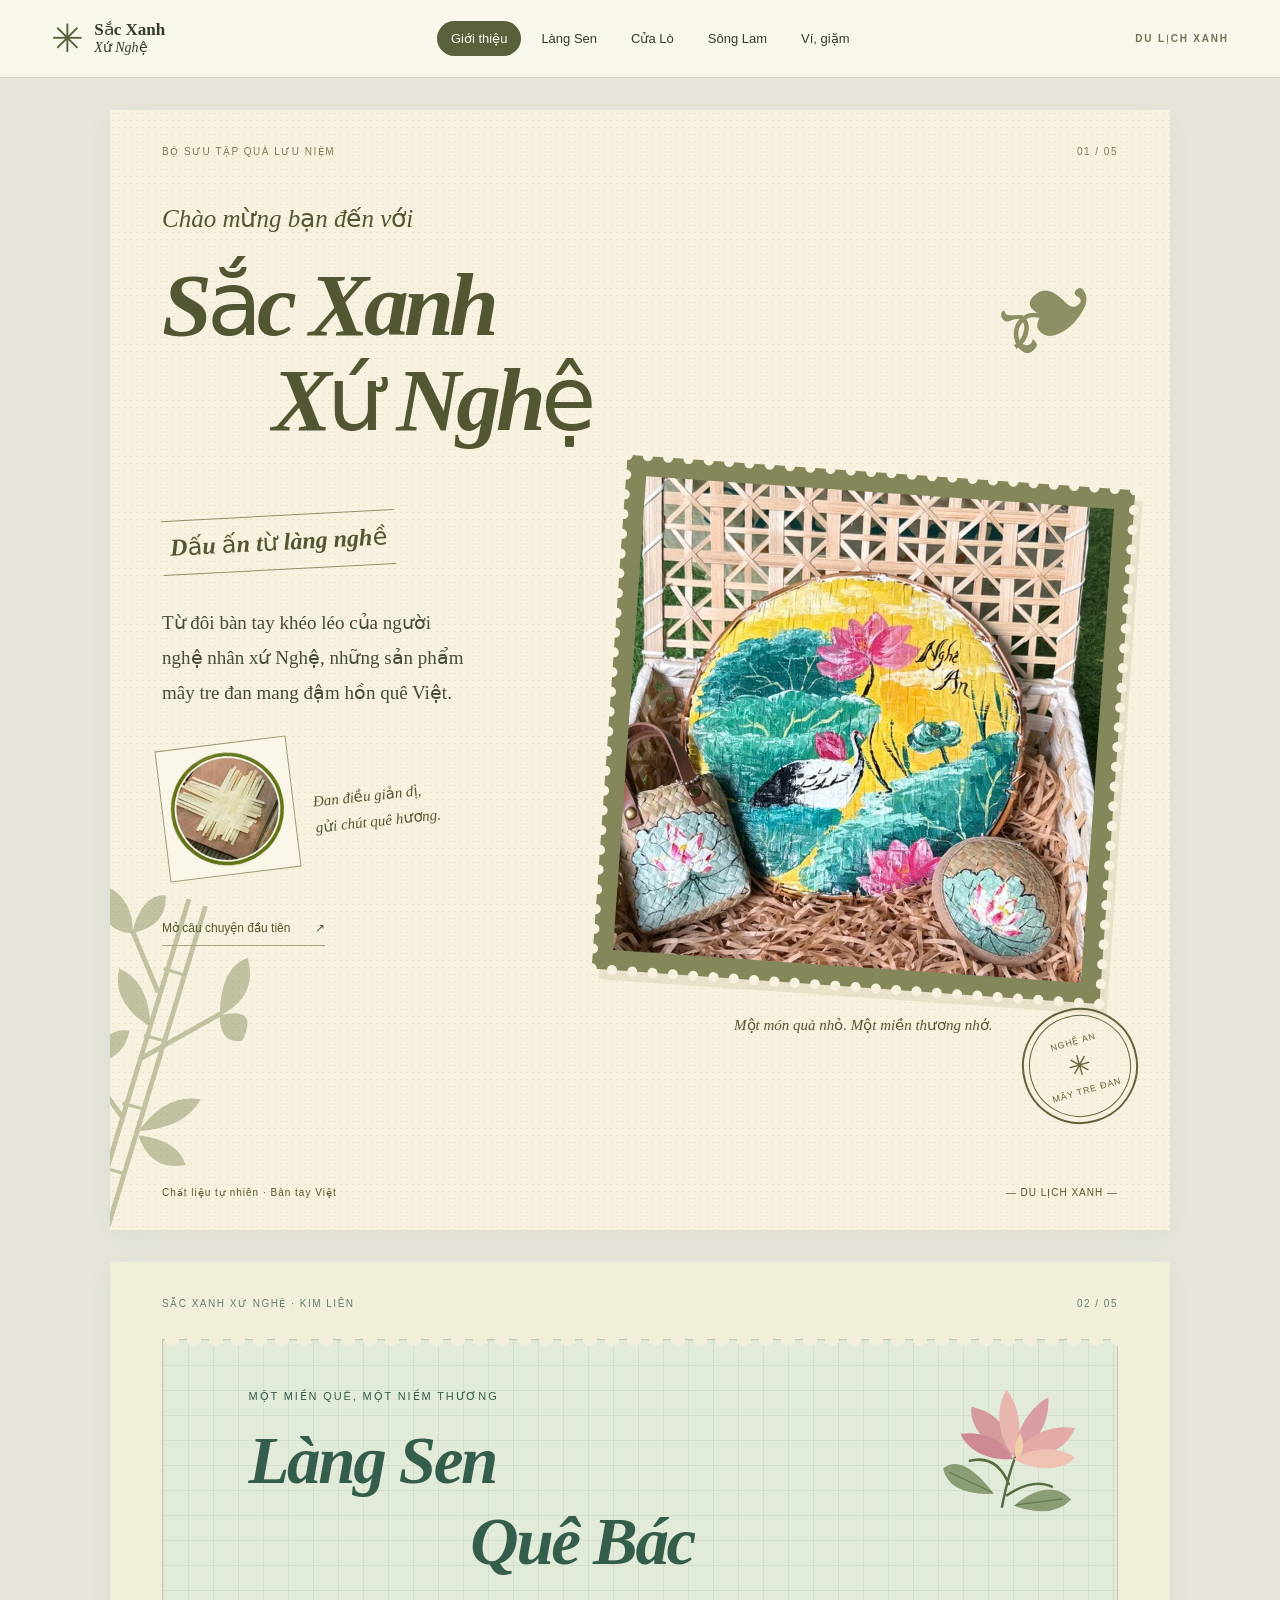
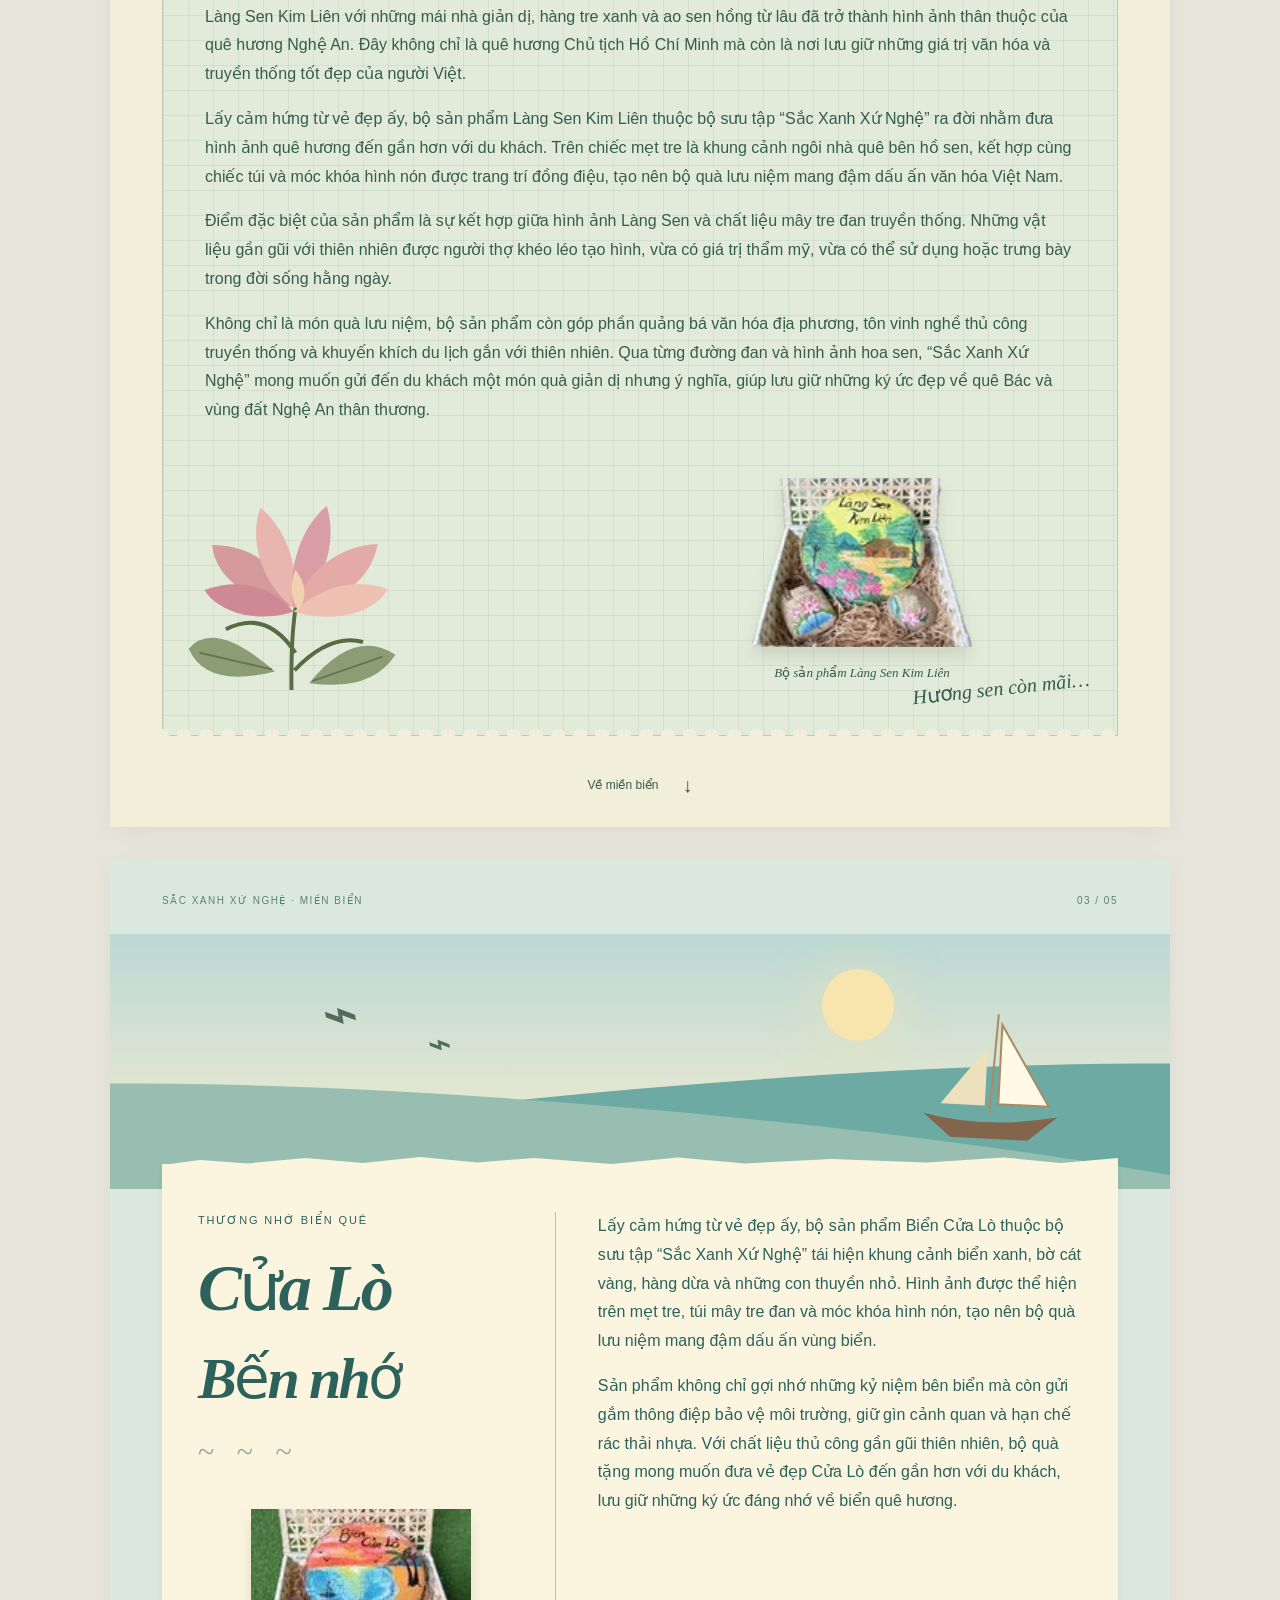
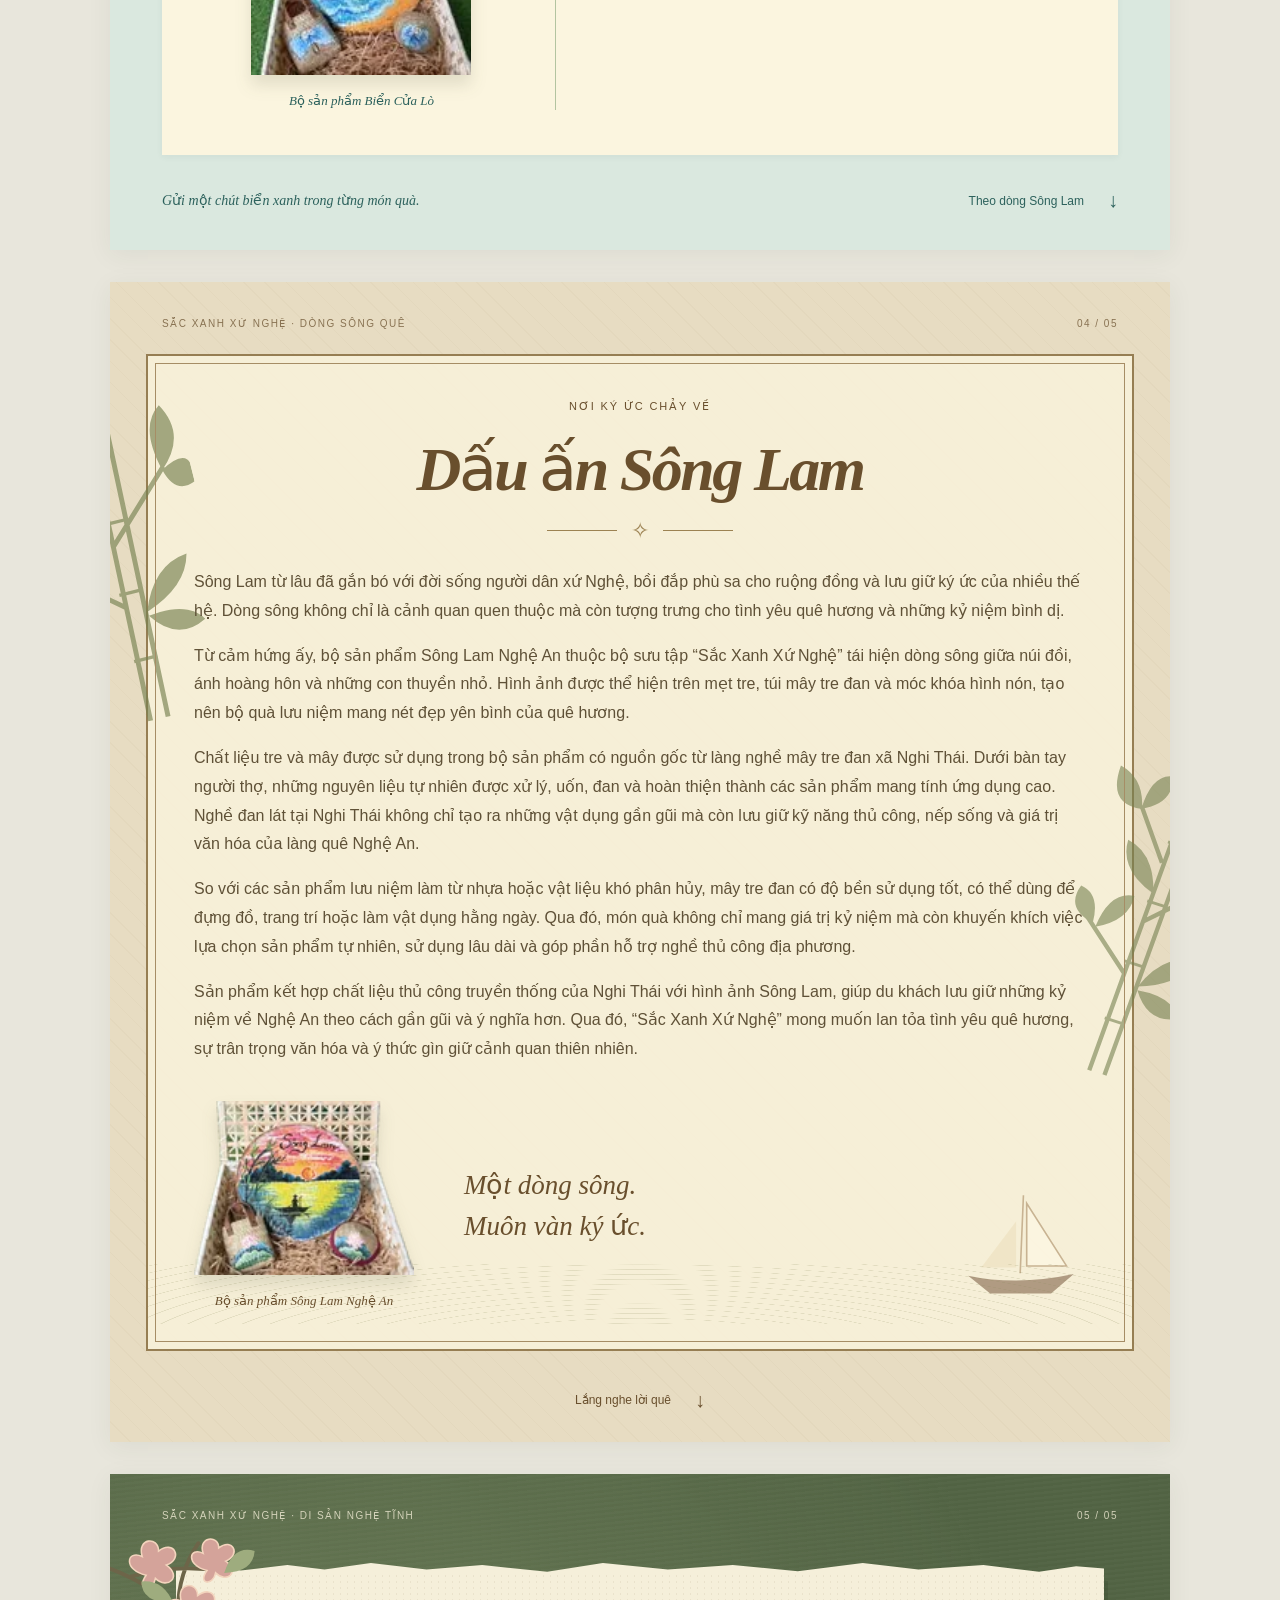
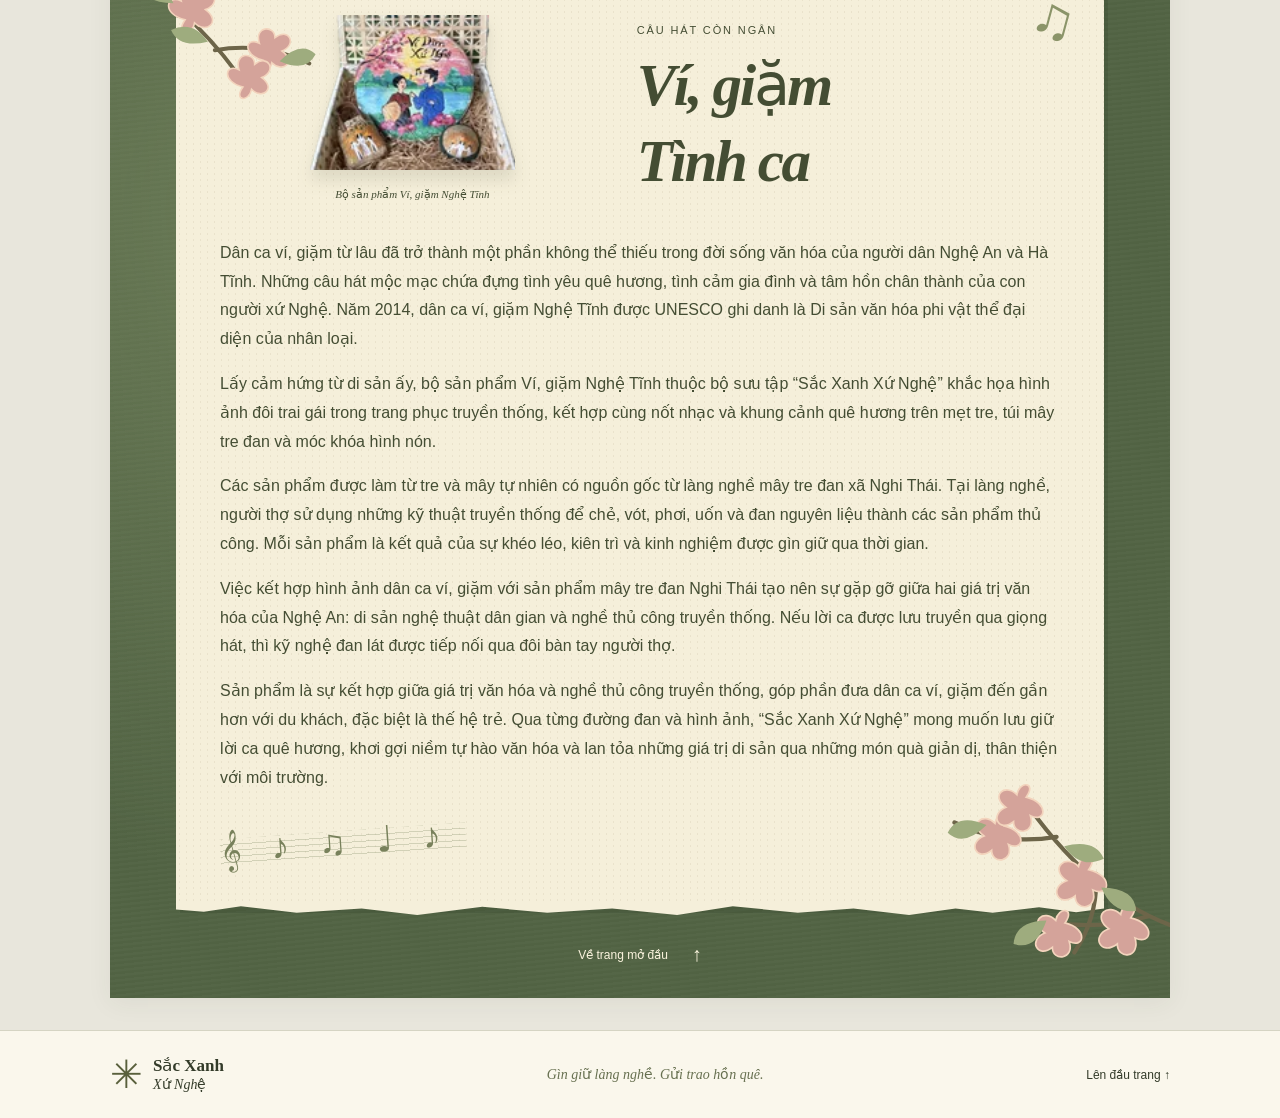
==== qr-landing/index.html @ 9befc4cc "first commit" ====
<!doctype html>
<html lang="vi">
<head>
  <meta charset="utf-8">
  <meta name="viewport" content="width=device-width, initial-scale=1">
  <meta name="description" content="Sắc Xanh Xứ Nghệ — những câu chuyện về Làng Sen, Cửa Lò, Sông Lam và ví, giặm qua bộ sưu tập quà lưu niệm mây tre đan.">
  <meta name="theme-color" content="#f7f2df">
  <title>Sắc Xanh Xứ Nghệ · Du lịch xanh</title>
  <link rel="stylesheet" href="styles.css">
  <script src="script.js" defer></script>
</head>
<body id="dau-trang">
  <a class="skip-link" href="#noi-dung">Đến nội dung</a>

  <svg class="svg-library" xmlns="http://www.w3.org/2000/svg" aria-hidden="true">
    <defs>
      <symbol id="lotus-flower" viewBox="0 0 240 240">
        <path d="M119 217q-1-65 7-98M123 179q-30-45-71-24M122 197q36-38 70-29" fill="none" stroke="#586c43" stroke-width="4"/>
        <path d="M121 132C73 128 40 99 38 69c35 0 70 18 83 63Z" fill="#d49a9c"/>
        <path d="M121 133C93 113 74 69 87 31c26 20 42 63 34 102Z" fill="#e9b6af"/>
        <path d="M121 133c-7-40 8-83 34-104 12 40-5 83-34 104Z" fill="#d99da6"/>
        <path d="M121 133c16-42 49-63 86-65-6 35-39 63-86 65Z" fill="#e3aaa7"/>
        <path d="M121 137c-41 13-78-1-91-22 34-12 66-6 91 22Z" fill="#cf8994"/>
        <path d="M121 137c32-28 65-34 96-23-12 23-53 36-96 23Z" fill="#efc1b2"/>
        <path d="M126 136q-12-18-3-42 17 23 3 42" fill="#f1d1ad"/>
        <path d="M102 198q-62-54-88-23 18 41 88 23M137 210q46-57 88-29-24 38-88 29" fill="#8a9d74"/>
        <path d="m25 179 74 17m113-13-72 25" stroke="#637650" fill="none" stroke-width="2"/>
      </symbol>
      <symbol id="bamboo-branch" viewBox="0 0 220 420">
        <g fill="none" stroke="currentColor" stroke-width="6">
          <path d="M97 427 111 4M119 427 133 7M104 125l-51-66M103 211l84-82M102 286 23 222"/>
          <path d="m103 95 27 1m-29 85h28m-32 88h29m-31 83h29" stroke-width="4"/>
        </g>
        <g fill="currentColor">
          <path d="M55 63Q7 72 9 15q36 7 46 48M54 63Q53 13 82 7q12 36-28 56M185 133q-15-58 15-78 25 43-15 78M185 133q44-25 35 23-26 11-35-23M39 233q-43-8-31-44 29 3 31 44M44 237q4-53 38-57 4 34-38 57M106 169q-55-17-56-60 40 6 56 60M125 297q20-54 64-58-9 39-64 58M126 302q49-7 66 20-39 20-66-20"/>
        </g>
      </symbol>
      <symbol id="blossom-branch" viewBox="0 0 320 240">
        <path d="M-12 34q125 20 225 167M61 57q60-17 117-7M123 107q-2-52 26-93M170 151q64-11 121 17" fill="none" stroke="#6d6549" stroke-width="5" stroke-linecap="round"/>
        <g fill="#d4a39a" stroke="#f3d4bd" stroke-width="2">
          <path d="M82 55c-30-7-25-33-5-24-7-24 21-26 21-7 20-15 32 10 10 18 21 15 1 32-14 17-3 18-26 16-12-4Z"/>
          <path d="M160 49c-28-7-23-31-5-22-7-22 20-24 20-7 18-14 29 9 9 17 19 14 1 29-13 15-3 17-24 15-11-3Z"/>
          <path d="M132 112c-30-7-25-33-5-24-7-24 21-26 21-7 20-15 32 10 10 18 21 15 1 32-14 17-3 18-26 16-12-4Z"/>
          <path d="M232 164c-28-7-23-31-5-22-7-22 20-24 20-7 18-14 29 9 9 17 19 14 1 29-13 15-3 17-24 15-11-3Z"/>
          <path d="M206 198c-28-7-23-31-5-22-7-22 20-24 20-7 18-14 29 9 9 17 19 14 1 29-13 15-3 17-24 15-11-3Z"/>
        </g>
        <g fill="#9eac7e"><path d="M182 52q12-36 39-28-2 27-39 28M117 91q-41-1-41-28 28-3 41 28M253 165q27-27 46-9-12 24-46 9M161 140q-37 9-47-15 28-13 47 15"/></g>
      </symbol>
      <symbol id="sailing-boat" viewBox="0 0 160 140">
        <path d="M15 109q60 13 130-2l-28 24H42Z" fill="#82654b"/>
        <path d="m83 10-4 96M87 20v77h49Z" fill="#fff9e6" stroke="#aa8c65" stroke-width="2"/>
        <path d="M74 42v57H31Z" fill="#ede0bd"/>
      </symbol>
    </defs>
  </svg>

  <header class="site-header">
    <a class="brand" href="#gioi-thieu"><span class="brand-mark" aria-hidden="true">✳</span><span>Sắc Xanh <i>Xứ Nghệ</i></span></a>
    <nav class="page-nav" aria-label="Năm trang bộ sưu tập">
      <a href="#gioi-thieu" aria-current="location">Giới thiệu</a>
      <a href="#lang-sen">Làng Sen</a>
      <a href="#cua-lo">Cửa Lò</a>
      <a href="#song-lam">Sông Lam</a>
      <a href="#vi-giam">Ví, giặm</a>
    </nav>
    <span class="header-note">DU LỊCH XANH</span>
  </header>

  <main id="noi-dung" class="collection">
    <section class="page cover" id="gioi-thieu" aria-labelledby="tieu-de">
      <div class="page-meta"><span>Bộ sưu tập quà lưu niệm</span><span>01 / 05</span></div>
      <div class="cover-heading">
        <p class="welcome">Chào mừng bạn đến với</p>
        <h1 id="tieu-de">Sắc Xanh<br><span>Xứ Nghệ</span></h1>
        <span class="heading-flourish" aria-hidden="true">❧</span>
      </div>
      <div class="cover-layout">
        <div class="cover-copy">
          <h2><span>Dấu ấn từ làng nghề</span></h2>
          <p>Từ đôi bàn tay khéo léo của người nghệ nhân xứ Nghệ, những sản phẩm mây tre đan mang đậm hồn quê Việt.</p>
          <div class="craft-photos">
            <figure class="craft-photo"><img src="assets/dan-tre.webp" width="147" height="150" alt="Đôi bàn tay nghệ nhân đang đan những nan tre"></figure>
            <div class="craft-note">Đan điều giản dị,<br>gửi chút quê hương.</div>
          </div>
          <a class="discover-link" href="#lang-sen">Mở câu chuyện đầu tiên <span aria-hidden="true">↗</span></a>
        </div>
        <figure class="cover-art">
          <div class="postage-frame">
            <img src="assets/hero.webp" width="800" height="600" alt="Bộ quà mây tre đan vẽ hoa sen và chim trắng, gồm mẹt tre, túi và móc khóa" fetchpriority="high">
          </div>
          <figcaption>Một món quà nhỏ. Một miền thương nhớ.</figcaption>
          <div class="postmark" aria-hidden="true"><span>NGHỆ AN</span><b>✳</b><span>MÂY TRE ĐAN</span></div>
        </figure>
      </div>
      <svg class="cover-bamboo decoration" aria-hidden="true"><use href="#bamboo-branch"/></svg>
      <div class="cover-bottom"><span>Chất liệu tự nhiên · Bàn tay Việt</span><span>— DU LỊCH XANH —</span></div>
    </section>

    <section class="page lotus-page" id="lang-sen" aria-labelledby="lang-sen-title">
      <div class="page-meta"><span>Sắc Xanh Xứ Nghệ · Kim Liên</span><span>02 / 05</span></div>
      <div class="grid-paper" id="bo-suu-tap">
        <header class="lotus-heading">
          <p class="chapter-label">Một miền quê, một niềm thương</p>
          <h2 id="lang-sen-title">Làng Sen <span>Quê Bác</span></h2>
          <svg class="heading-lotus decoration" aria-hidden="true"><use href="#lotus-flower"/></svg>
        </header>
        <div class="story-copy">
          <p>Làng Sen Kim Liên với những mái nhà giản dị, hàng tre xanh và ao sen hồng từ lâu đã trở thành hình ảnh thân thuộc của quê hương Nghệ An. Đây không chỉ là quê hương Chủ tịch Hồ Chí Minh mà còn là nơi lưu giữ những giá trị văn hóa và truyền thống tốt đẹp của người Việt.</p>
          <p>Lấy cảm hứng từ vẻ đẹp ấy, bộ sản phẩm Làng Sen Kim Liên thuộc bộ sưu tập “Sắc Xanh Xứ Nghệ” ra đời nhằm đưa hình ảnh quê hương đến gần hơn với du khách. Trên chiếc mẹt tre là khung cảnh ngôi nhà quê bên hồ sen, kết hợp cùng chiếc túi và móc khóa hình nón được trang trí đồng điệu, tạo nên bộ quà lưu niệm mang đậm dấu ấn văn hóa Việt Nam.</p>
          <p>Điểm đặc biệt của sản phẩm là sự kết hợp giữa hình ảnh Làng Sen và chất liệu mây tre đan truyền thống. Những vật liệu gần gũi với thiên nhiên được người thợ khéo léo tạo hình, vừa có giá trị thẩm mỹ, vừa có thể sử dụng hoặc trưng bày trong đời sống hằng ngày.</p>
          <p>Không chỉ là món quà lưu niệm, bộ sản phẩm còn góp phần quảng bá văn hóa địa phương, tôn vinh nghề thủ công truyền thống và khuyến khích du lịch gắn với thiên nhiên. Qua từng đường đan và hình ảnh hoa sen, “Sắc Xanh Xứ Nghệ” mong muốn gửi đến du khách một món quà giản dị nhưng ý nghĩa, giúp lưu giữ những ký ức đẹp về quê Bác và vùng đất Nghệ An thân thương.</p>
        </div>
        <div class="lotus-footer">
          <svg class="lotus-large decoration" aria-hidden="true"><use href="#lotus-flower"/></svg>
          <figure class="product-photo lotus-product">
            <img src="assets/lang-sen.webp" width="150" height="115" loading="lazy" alt="Mẹt, túi và móc khóa mây tre đan vẽ ngôi nhà quê Bác bên ao sen">
            <figcaption>Bộ sản phẩm Làng Sen Kim Liên</figcaption>
          </figure>
          <span class="handwritten">Hương sen còn mãi…</span>
        </div>
      </div>
      <a class="next-page" href="#cua-lo">Về miền biển <span aria-hidden="true">↓</span></a>
    </section>

    <section class="page coast-page" id="cua-lo" aria-labelledby="cua-lo-title">
      <div class="page-meta"><span>Sắc Xanh Xứ Nghệ · Miền biển</span><span>03 / 05</span></div>
      <div class="sea-sky" aria-hidden="true">
        <span class="sun"></span><span class="seagull gull-one">⌁</span><span class="seagull gull-two">⌁</span>
        <svg class="sailing-boat"><use href="#sailing-boat"/></svg>
        <div class="wave wave-back"></div><div class="wave wave-front"></div>
      </div>
      <div class="coast-paper">
        <div class="coast-aside">
          <p class="chapter-label">Thương nhớ biển quê</p>
          <h2 id="cua-lo-title">Cửa Lò <span>Bến nhớ</span></h2>
          <span class="sea-divider" aria-hidden="true">~ &nbsp; ~ &nbsp; ~</span>
          <figure class="product-photo coast-product">
            <img src="assets/cua-lo.webp" width="149" height="112" loading="lazy" alt="Bộ quà mây tre đan vẽ biển xanh Cửa Lò, bờ cát và thuyền">
            <figcaption>Bộ sản phẩm Biển Cửa Lò</figcaption>
          </figure>
        </div>
        <div class="story-copy coast-copy">
          <p>Lấy cảm hứng từ vẻ đẹp ấy, bộ sản phẩm Biển Cửa Lò thuộc bộ sưu tập “Sắc Xanh Xứ Nghệ” tái hiện khung cảnh biển xanh, bờ cát vàng, hàng dừa và những con thuyền nhỏ. Hình ảnh được thể hiện trên mẹt tre, túi mây tre đan và móc khóa hình nón, tạo nên bộ quà lưu niệm mang đậm dấu ấn vùng biển.</p>
          <p>Sản phẩm không chỉ gợi nhớ những kỷ niệm bên biển mà còn gửi gắm thông điệp bảo vệ môi trường, giữ gìn cảnh quan và hạn chế rác thải nhựa. Với chất liệu thủ công gần gũi thiên nhiên, bộ quà tặng mong muốn đưa vẻ đẹp Cửa Lò đến gần hơn với du khách, lưu giữ những ký ức đáng nhớ về biển quê hương.</p>
        </div>
      </div>
      <div class="coast-bottom"><span>Gửi một chút biển xanh trong từng món quà.</span><a class="next-page" href="#song-lam">Theo dòng Sông Lam <span aria-hidden="true">↓</span></a></div>
    </section>

    <section class="page river-page" id="song-lam" aria-labelledby="song-lam-title">
      <div class="page-meta"><span>Sắc Xanh Xứ Nghệ · Dòng sông quê</span><span>04 / 05</span></div>
      <div class="river-frame">
        <svg class="bamboo-left decoration" aria-hidden="true"><use href="#bamboo-branch"/></svg>
        <svg class="bamboo-right decoration" aria-hidden="true"><use href="#bamboo-branch"/></svg>
        <header class="river-heading">
          <p class="chapter-label">Nơi ký ức chảy về</p>
          <h2 id="song-lam-title">Dấu ấn <span>Sông Lam</span></h2>
          <div class="ornament" aria-hidden="true"><span>✧</span></div>
        </header>
        <div class="story-copy">
          <p>Sông Lam từ lâu đã gắn bó với đời sống người dân xứ Nghệ, bồi đắp phù sa cho ruộng đồng và lưu giữ ký ức của nhiều thế hệ. Dòng sông không chỉ là cảnh quan quen thuộc mà còn tượng trưng cho tình yêu quê hương và những kỷ niệm bình dị.</p>
          <p>Từ cảm hứng ấy, bộ sản phẩm Sông Lam Nghệ An thuộc bộ sưu tập “Sắc Xanh Xứ Nghệ” tái hiện dòng sông giữa núi đồi, ánh hoàng hôn và những con thuyền nhỏ. Hình ảnh được thể hiện trên mẹt tre, túi mây tre đan và móc khóa hình nón, tạo nên bộ quà lưu niệm mang nét đẹp yên bình của quê hương.</p>
          <p>Chất liệu tre và mây được sử dụng trong bộ sản phẩm có nguồn gốc từ làng nghề mây tre đan xã Nghi Thái. Dưới bàn tay người thợ, những nguyên liệu tự nhiên được xử lý, uốn, đan và hoàn thiện thành các sản phẩm mang tính ứng dụng cao. Nghề đan lát tại Nghi Thái không chỉ tạo ra những vật dụng gần gũi mà còn lưu giữ kỹ năng thủ công, nếp sống và giá trị văn hóa của làng quê Nghệ An.</p>
          <p>So với các sản phẩm lưu niệm làm từ nhựa hoặc vật liệu khó phân hủy, mây tre đan có độ bền sử dụng tốt, có thể dùng để đựng đồ, trang trí hoặc làm vật dụng hằng ngày. Qua đó, món quà không chỉ mang giá trị kỷ niệm mà còn khuyến khích việc lựa chọn sản phẩm tự nhiên, sử dụng lâu dài và góp phần hỗ trợ nghề thủ công địa phương.</p>
          <p>Sản phẩm kết hợp chất liệu thủ công truyền thống của Nghi Thái với hình ảnh Sông Lam, giúp du khách lưu giữ những kỷ niệm về Nghệ An theo cách gần gũi và ý nghĩa hơn. Qua đó, “Sắc Xanh Xứ Nghệ” mong muốn lan tỏa tình yêu quê hương, sự trân trọng văn hóa và ý thức gìn giữ cảnh quan thiên nhiên.</p>
        </div>
        <div class="river-footer">
          <figure class="product-photo river-product">
            <img src="assets/song-lam.webp" width="149" height="118" loading="lazy" alt="Bộ quà mây tre đan vẽ hoàng hôn, núi đồi và con thuyền trên Sông Lam">
            <figcaption>Bộ sản phẩm Sông Lam Nghệ An</figcaption>
          </figure>
          <p class="river-quote">Một dòng sông.<br>Muôn vàn ký ức.</p>
          <svg class="river-boat decoration" aria-hidden="true"><use href="#sailing-boat"/></svg>
        </div>
      </div>
      <a class="next-page" href="#vi-giam">Lắng nghe lời quê <span aria-hidden="true">↓</span></a>
    </section>

    <section class="page folk-page" id="vi-giam" aria-labelledby="vi-giam-title">
      <div class="page-meta"><span>Sắc Xanh Xứ Nghệ · Di sản Nghệ Tĩnh</span><span>05 / 05</span></div>
      <svg class="blossom-top decoration" aria-hidden="true"><use href="#blossom-branch"/></svg>
      <article class="folk-paper">
        <header class="folk-heading">
          <figure class="product-photo folk-product">
            <img src="assets/vi-giam.webp" width="149" height="113" loading="lazy" alt="Bộ quà mây tre đan minh họa đôi trai gái trong trang phục truyền thống hát ví, giặm">
            <figcaption>Bộ sản phẩm Ví, giặm Nghệ Tĩnh</figcaption>
          </figure>
          <div><p class="chapter-label">Câu hát còn ngân</p><h2 id="vi-giam-title">Ví, giặm <span>Tình ca</span></h2></div>
          <span class="music-note" aria-hidden="true">♫</span>
        </header>
        <div class="story-copy">
          <p>Dân ca ví, giặm từ lâu đã trở thành một phần không thể thiếu trong đời sống văn hóa của người dân Nghệ An và Hà Tĩnh. Những câu hát mộc mạc chứa đựng tình yêu quê hương, tình cảm gia đình và tâm hồn chân thành của con người xứ Nghệ. Năm 2014, dân ca ví, giặm Nghệ Tĩnh được UNESCO ghi danh là Di sản văn hóa phi vật thể đại diện của nhân loại.</p>
          <p>Lấy cảm hứng từ di sản ấy, bộ sản phẩm Ví, giặm Nghệ Tĩnh thuộc bộ sưu tập “Sắc Xanh Xứ Nghệ” khắc họa hình ảnh đôi trai gái trong trang phục truyền thống, kết hợp cùng nốt nhạc và khung cảnh quê hương trên mẹt tre, túi mây tre đan và móc khóa hình nón.</p>
          <p>Các sản phẩm được làm từ tre và mây tự nhiên có nguồn gốc từ làng nghề mây tre đan xã Nghi Thái. Tại làng nghề, người thợ sử dụng những kỹ thuật truyền thống để chẻ, vót, phơi, uốn và đan nguyên liệu thành các sản phẩm thủ công. Mỗi sản phẩm là kết quả của sự khéo léo, kiên trì và kinh nghiệm được gìn giữ qua thời gian.</p>
          <p>Việc kết hợp hình ảnh dân ca ví, giặm với sản phẩm mây tre đan Nghi Thái tạo nên sự gặp gỡ giữa hai giá trị văn hóa của Nghệ An: di sản nghệ thuật dân gian và nghề thủ công truyền thống. Nếu lời ca được lưu truyền qua giọng hát, thì kỹ nghệ đan lát được tiếp nối qua đôi bàn tay người thợ.</p>
          <p>Sản phẩm là sự kết hợp giữa giá trị văn hóa và nghề thủ công truyền thống, góp phần đưa dân ca ví, giặm đến gần hơn với du khách, đặc biệt là thế hệ trẻ. Qua từng đường đan và hình ảnh, “Sắc Xanh Xứ Nghệ” mong muốn lưu giữ lời ca quê hương, khơi gợi niềm tự hào văn hóa và lan tỏa những giá trị di sản qua những món quà giản dị, thân thiện với môi trường.</p>
        </div>
        <div class="music-staff" aria-hidden="true"><span>𝄞</span><span>♪</span><span>♫</span><span>♩</span><span>♪</span></div>
      </article>
      <svg class="blossom-bottom decoration" aria-hidden="true"><use href="#blossom-branch"/></svg>
      <a class="next-page" href="#gioi-thieu">Về trang mở đầu <span aria-hidden="true">↑</span></a>
    </section>
  </main>

  <footer class="site-footer">
    <a class="brand" href="#gioi-thieu"><span class="brand-mark" aria-hidden="true">✳</span><span>Sắc Xanh <i>Xứ Nghệ</i></span></a>
    <p>Gìn giữ làng nghề. Gửi trao hồn quê.</p>
    <a href="#dau-trang">Lên đầu trang <span aria-hidden="true">↑</span></a>
  </footer>
</body>
</html>
---- qr-landing/styles.css ----
:root {
  color-scheme: light;
  --paper: #f7f2df;
  --ink: #333b29;
  --olive: #59603c;
  --serif: "Palatino Linotype", "Book Antiqua", Georgia, "Times New Roman", serif;
  --sans: "Segoe UI", Arial, sans-serif;
  font-family: var(--sans);
  color: var(--ink);
  background: #e8e6dc;
  font-synthesis: none;
}
*, *::before, *::after { box-sizing: border-box; }
body { margin: 0; }
h1, h2, p, figure { margin: 0; }
a { color: inherit; text-underline-offset: .25em; }
a:focus-visible { outline: 3px solid #a35e38; outline-offset: 5px; border-radius: 2px; }
img { display: block; max-width: 100%; height: auto; }
.svg-library { position: absolute; width: 0; height: 0; overflow: hidden; }
.skip-link { position: fixed; left: 1rem; top: 1rem; z-index: 20; padding: .8rem 1.2rem; background: white; transform: translateY(-180%); }
.skip-link:focus { transform: none; }
.site-header {
  position: sticky; top: 0; z-index: 10; display: flex; align-items: center;
  justify-content: space-between; gap: 1rem; min-height: 78px; padding: 12px clamp(20px, 4vw, 64px);
  background: #faf7ecf5; border-bottom: 1px solid #d5d4c3;
}
.brand { display: inline-flex; align-items: center; gap: 10px; text-decoration: none; white-space: nowrap; font: 700 17px/1.2 var(--serif); }
.brand i { display: block; font-size: 14px; font-weight: 400; }
.brand-mark { color: var(--olive); font: 39px/1 var(--serif); }
.page-nav { display: flex; align-items: center; gap: 6px; }
.page-nav a { padding: 10px 14px; font-size: 13px; text-decoration: none; border-radius: 30px; white-space: nowrap; transition: background .2s, color .2s; }
.page-nav a:hover { background: #eae9d9; }
.page-nav a[aria-current] { background: #59603c; color: #fffdef; }
.header-note { font-size: 10px; font-weight: 600; letter-spacing: .18em; color: #707157; }
.collection { width: min(100% - 64px, 1060px); margin: 32px auto; display: grid; gap: 32px; }
.page {
  position: relative; isolation: isolate; overflow: hidden; scroll-margin-top: 100px;
  box-shadow: 0 5px 24px #333b2910; padding: 36px 52px;
}
.page-meta { position: relative; z-index: 2; display: flex; justify-content: space-between; gap: 15px; font-size: 10px; letter-spacing: .15em; text-transform: uppercase; opacity: .75; }
.chapter-label { font: 11px/1.5 var(--sans); letter-spacing: .17em; text-transform: uppercase; }
.story-copy { position: relative; z-index: 1; font-size: 16px; line-height: 1.8; }
.story-copy p + p { margin-top: 1em; }
.decoration { position: absolute; z-index: -1; pointer-events: none; }
.product-photo { text-align: center; }
.product-photo img { width: 220px; max-width: 100%; margin-inline: auto; object-fit: contain; filter: drop-shadow(0 10px 8px #343c2620); }
.product-photo figcaption { margin-top: 16px; font: italic 13px/1.5 var(--serif); }
.next-page { position: relative; z-index: 2; display: flex; align-items: center; justify-content: center; gap: 24px; width: fit-content; margin: 28px auto 0; padding: 10px 0; text-decoration: none; font-size: 12px; }
.next-page span { font-size: 20px; }
.next-page:hover, .discover-link:hover { text-decoration: underline; }

/* 01 · Giấy kem, chữ lớn và ảnh trong khung tem. */
.cover {
  min-height: 1120px; background-color: var(--paper); color: #525632;
  background-image: radial-gradient(#a89a7430 .65px, transparent .65px);
  background-size: 6px 7px;
}
.cover-heading { position: relative; padding-top: 44px; z-index: 2; }
.welcome { font: italic 25px/1.4 var(--serif); }
h1 { margin-top: 22px; font: italic 700 clamp(65px, 7vw, 108px)/1.06 var(--serif); letter-spacing: -.055em; }
h1 span { display: inline-block; margin-left: 110px; }
.heading-flourish { position: absolute; top: 94px; right: 16px; font: 130px/1 var(--serif); color: #8d9064; transform: rotate(-35deg); }
.cover-layout { display: grid; grid-template-columns: .9fr 1.1fr; gap: 30px; align-items: start; margin-top: 54px; }
.cover-copy { padding-top: 13px; }
.cover-copy h2 { width: fit-content; margin-bottom: 35px; padding: 11px 8px; border-block: 1px solid #8e906a; font: italic 700 24px/1.3 var(--serif); transform: rotate(-3deg); }
.cover-copy > p { max-width: 32ch; font: 19px/1.85 var(--serif); color: #454b34; }
.cover-art { position: relative; margin-top: -30px; }
.postage-frame { position: relative; padding: 20px; background: #83875a; transform: rotate(4deg); box-shadow: 8px 10px 0 #c9bf9e50; }
.postage-frame::before { content: ""; position: absolute; inset: -5px; border: 10px dotted var(--paper); pointer-events: none; }
.postage-frame img { width: 100%; height: 475px; object-fit: cover; object-position: 48% 50%; }
.cover-art figcaption { margin: 28px 18px 0; text-align: center; font: italic 15px/1.4 var(--serif); }
.postmark { width: 116px; height: 116px; border: 2px solid currentColor; outline: 1px solid currentColor; outline-offset: -8px; border-radius: 50%; position: absolute; right: -20px; bottom: -88px; display: flex; flex-direction: column; align-items: center; justify-content: center; gap: 6px; color: #61643d; transform: rotate(-16deg); }
.postmark span { font-size: 9px; letter-spacing: .1em; }
.postmark b { font-size: 28px; line-height: 1; font-weight: 400; }
.craft-photos { display: flex; align-items: center; gap: 20px; margin-top: 32px; }
.craft-photo { width: 132px; padding: 7px; border: 1px solid #999975; transform: rotate(-7deg); background: #faf6e7; }
.craft-photo img { width: 100%; aspect-ratio: 1; object-fit: cover; }
.craft-note { font: italic 15px/1.7 var(--serif); transform: rotate(-6deg); }
.discover-link { display: inline-flex; align-items: center; gap: 25px; margin-top: 36px; padding-block: 10px; font-size: 12px; text-decoration: none; border-bottom: 1px solid #a5a786; }
.cover-bamboo { width: 210px; height: 340px; bottom: 0; left: -70px; color: #707b49; opacity: .4; transform: rotate(15deg); }
.cover-bottom { position: absolute; bottom: 32px; left: 52px; right: 52px; display: flex; justify-content: space-between; gap: 20px; font-size: 10px; letter-spacing: .1em; }

/* 02 · Giấy ô xanh bạc hà, tiêu đề lệch và hoa sen. */
.lotus-page { background: #f1eeda; color: #355d4c; padding-bottom: 20px; }
.grid-paper {
  scroll-margin-top: 122px;
  position: relative; isolation: isolate; margin-top: 30px; padding: 48px 42px 25px;
  background-color: #e2ebd9;
  background-image: linear-gradient(#7d9c7b24 1px, transparent 1px), linear-gradient(90deg, #7d9c7b24 1px, transparent 1px);
  background-size: 25px 25px; border: 1px solid #bccbb1;
}
.grid-paper::before, .grid-paper::after { content: ""; position: absolute; left: -1px; right: -1px; height: 12px; background: radial-gradient(circle at 10px 0, #f1eeda 7px, transparent 7.5px) 0 0/22px 12px; }
.grid-paper::before { top: -1px; }
.grid-paper::after { bottom: -1px; transform: rotate(180deg); }
.lotus-heading { position: relative; padding: 0 10% 24px 5%; }
.lotus-heading h2 { margin: 18px 0 0; font: italic 700 67px/1.12 var(--serif); letter-spacing: -.035em; }
.lotus-heading h2 span { display: block; margin: 6px 0 0 30%; }
.heading-lotus { z-index: 0; top: -22px; right: -15px; width: 150px; height: 165px; transform: rotate(12deg); }
.lotus-footer { position: relative; display: flex; justify-content: flex-end; align-items: center; gap: 40px; min-height: 285px; padding: 25px 20px 0; }
.lotus-large { left: -30px; bottom: -20px; width: 235px; height: 270px; z-index: 0; }
.lotus-product { position: relative; z-index: 1; margin-right: 10%; }
.handwritten { position: absolute; right: -15px; bottom: 8px; font: italic 20px/1.4 var(--serif); transform: rotate(-6deg); }

/* 03 · Biển xanh, cánh buồm và tờ giấy kể chuyện. */
.coast-page { background: #dae8df; color: #2c615c; padding-bottom: 28px; }
.sea-sky { position: relative; height: 255px; margin: 28px -52px -25px; background: linear-gradient(#bcd8d5, #e8e9d0 75%); overflow: hidden; }
.sun { position: absolute; top: 35px; right: 26%; width: 72px; height: 72px; border-radius: 50%; background: #f8e5ad; box-shadow: 0 0 50px #f8e5ad88; }
.sailing-boat { position: absolute; right: 9%; bottom: 38px; width: 165px; height: 150px; z-index: 1; transform: rotate(3deg); }
.wave { position: absolute; width: 150%; height: 160px; left: -25%; bottom: -80px; border-radius: 50% 50% 0 0; }
.wave-back { background: #6caaa3; transform: rotate(-5deg); bottom: -60px; }
.wave-front { background: #97beb0; transform: rotate(5deg); }
.seagull { position: absolute; color: #536d5b; font: 60px/1 var(--serif); transform: rotate(-10deg); }
.gull-one { left: 20%; top: 50px; }.gull-two { left: 30%; top: 90px; font-size: 40px; }
.coast-paper { position: relative; display: grid; grid-template-columns: .85fr 1.15fr; gap: 42px; background: #fbf5df; padding: 48px 36px 45px; box-shadow: 0 2px 6px #35594c10; }
.coast-paper::before { content: ""; position: absolute; left: 0; right: 0; top: -8px; height: 10px; background: #fbf5df; clip-path: polygon(0 90%, 4% 40%, 9% 75%, 15% 20%, 21% 70%, 27% 10%, 33% 65%, 39% 20%, 47% 80%, 54% 15%, 61% 75%, 70% 30%, 80% 65%, 88% 15%, 94% 70%, 100% 20%, 100% 100%, 0 100%); }
.coast-aside { position: relative; padding-right: 30px; border-right: 1px solid #b3c4a0; }
.coast-aside h2 { margin-top: 20px; font: italic 700 66px/1.2 var(--serif); letter-spacing: -.04em; }
.coast-aside h2 span { display: block; margin-top: 16px; font-size: 58px; }
.sea-divider { display: block; font: 30px/1 var(--serif); margin: 24px 0 42px; color: #94a996; }
.coast-product img { width: 220px; }
.coast-copy { font-size: 16px; }
.coast-bottom { display: flex; justify-content: space-between; align-items: center; gap: 20px; margin-top: 24px; }
.coast-bottom > span { font: italic 14px/1.5 var(--serif); }
.coast-bottom .next-page { margin: 0; flex-shrink: 0; }

/* 04 · Khung nâu trầm, tre và dòng sông. */
.river-page { background: #e7dcc2; color: #694f2d; padding: 36px 36px 20px; background-image: repeating-linear-gradient(45deg, transparent 0 14px, #8b73450a 14px 15px); }
.river-page > .page-meta { padding-inline: 16px; }
.river-frame { position: relative; isolation: isolate; border: 2px solid #967e53; outline: 1px solid #a68d65; outline-offset: -10px; margin-top: 25px; padding: 42px 46px 25px; background: #faf2dbd9; }
.river-heading { text-align: center; margin-bottom: 24px; }
.river-heading h2 { margin-top: 17px; font: italic 700 62px/1.2 var(--serif); letter-spacing: -.04em; }
.river-heading h2 span { white-space: nowrap; }
.ornament { display: flex; gap: 14px; align-items: center; justify-content: center; margin-top: 12px; color: #9c8252; font-size: 22px; }
.ornament::before, .ornament::after { content: ""; width: 70px; height: 1px; background: currentColor; }
.bamboo-left { color: #778251; width: 180px; height: 380px; left: -120px; top: 0; opacity: .65; transform: rotate(-14deg); }
.bamboo-right { color: #778251; width: 160px; height: 340px; right: -95px; top: 40%; opacity: .6; transform: rotate(18deg); }
.river-frame .story-copy { color: #5f5137; }
.river-footer { position: relative; display: flex; justify-content: flex-start; align-items: center; gap: 50px; min-height: 260px; padding-top: 24px; }
.river-product { position: relative; z-index: 1; }
.river-quote { font: italic 27px/1.5 var(--serif); }
.river-boat { bottom: 10px; right: 0; width: 130px; height: 140px; opacity: .6; }
.river-footer::after { content: ""; position: absolute; bottom: 0; left: -46px; right: -46px; height: 60px; background: repeating-radial-gradient(ellipse at 50% 160%, transparent 0 12px, #8b8b5c30 13px 14px, transparent 15px 25px); z-index: -1; }

/* 05 · Nền xanh, giấy xé, cành hoa và nốt nhạc. */
.folk-page { padding-bottom: 22px; color: #fbf4de; background-color: #526444; background-image: radial-gradient(ellipse at 20% 30%, #9caa7d55, transparent 60%), repeating-linear-gradient(174deg, #ffffff04 0 2px, #00000004 3px 5px); }
.folk-paper { position: relative; isolation: isolate; margin: 52px 14px 0; padding: 42px 44px 38px; background-color: #f5efda; background-image: radial-gradient(#99886420 .7px, transparent .7px); background-size: 7px 6px; color: #444d33; box-shadow: 4px 8px 0 #26372430; }
.folk-paper::before, .folk-paper::after { content: ""; position: absolute; left: 0; right: 0; height: 11px; background: #f5efda; clip-path: polygon(0 60%, 3% 25%, 7% 70%, 12% 20%, 16% 60%, 21% 0, 27% 60%, 33% 20%, 40% 80%, 46% 0, 53% 60%, 60% 20%, 67% 75%, 74% 0, 80% 60%, 87% 20%, 93% 80%, 97% 30%, 100% 50%, 100% 100%, 0 100%); }
.folk-paper::before { top: -10px; }
.folk-paper::after { bottom: -10px; transform: rotate(180deg); }
.folk-heading { position: relative; display: grid; grid-template-columns: 1fr 1.1fr; gap: 32px; align-items: center; margin-bottom: 36px; }
.folk-heading h2 { margin-top: 14px; font: italic 700 59px/1.15 var(--serif); letter-spacing: -.04em; }
.folk-heading h2 span { display: block; margin-top: 8px; }
.folk-product img { width: 205px; }
.folk-product figcaption { font-size: 11px; }
.music-note { position: absolute; top: -25px; right: -15px; color: #8b9469; font: 58px/1 var(--serif); transform: rotate(15deg); }
.blossom-top { top: 37px; left: -28px; width: 250px; height: 230px; z-index: 2; }
.blossom-bottom { right: -30px; bottom: 10px; width: 270px; height: 250px; z-index: 2; transform: rotate(180deg); }
.music-staff { position: relative; display: flex; align-items: center; gap: 30px; width: fit-content; margin-top: 28px; color: #78815b; font: 36px/1.3 var(--serif); transform: rotate(-4deg); }
.music-staff::before { content: ""; position: absolute; left: 0; right: -25px; top: 12px; height: 28px; z-index: -1; background: repeating-linear-gradient(transparent 0 5px, #7b86604a 5px 6px); }
.site-footer { display: flex; align-items: center; justify-content: space-between; gap: 20px; padding: 24px max(32px, calc((100vw - 1060px) / 2)); background: #faf7ec; border-top: 1px solid #d5d4c3; }
.site-footer p { font: italic 14px/1.5 var(--serif); color: #677050; }
.site-footer > a:last-child { font-size: 12px; text-decoration: none; white-space: nowrap; }

@media (min-width: 1500px) { .collection { width: 1060px; } }
@media (max-width: 1050px) {
  .site-header { padding-inline: 20px; gap: 16px; }
  .header-note { display: none; }
  .page-nav a { padding-inline: 10px; }
  .collection { width: min(100% - 32px, 920px); gap: 24px; margin-block: 24px; }
  .page { padding-inline: 32px; }
  .cover { min-height: 1030px; }
  .cover-heading { padding-top: 32px; }
  h1 { font-size: 86px; }
  .cover-layout { gap: 25px; }
  .postage-frame img { height: 410px; }
  .cover-copy > p { font-size: 18px; }
  .cover-copy h2 { font-size: 21px; }
  .craft-photos { gap: 12px; }.craft-photo { width: 105px; }.craft-note { font-size: 13px; }
  .cover-bottom { left: 32px; right: 32px; }
  .grid-paper { padding-inline: 30px; }.heading-lotus { width: 125px; right: -22px; }
  .lotus-heading h2 { font-size: 60px; }
  .lotus-product { margin-right: 0; }.lotus-large { width: 190px; left: -35px; }
  .sea-sky { margin-inline: -32px; }
  .coast-paper { gap: 28px; padding-inline: 28px; }
  .coast-aside { padding-right: 22px; }
  .coast-aside h2 { font-size: 56px; }.coast-aside h2 span { font-size: 48px; }
  .river-frame { padding-inline: 35px; }.river-heading h2 { font-size: 52px; }
  .folk-paper { margin-inline: 4px; padding-inline: 30px; }
  .folk-heading { gap: 20px; }.folk-heading h2 { font-size: 48px; }
}
@media (max-width: 700px) {
  .site-header { display: block; min-height: auto; padding: 12px 16px 0; }
  .brand { font-size: 15px; }.brand i { display: inline; margin-left: 3px; font-size: 15px; }.brand-mark { font-size: 29px; }
  .page-nav { margin: 12px -16px 0; padding: 0 12px 10px; overflow-x: auto; scrollbar-width: thin; }
  .page-nav a { font-size: 12px; min-height: 40px; padding: 12px; flex-shrink: 0; }
  .collection { width: 100%; margin: 0; gap: 12px; }
  .page { padding: 25px 22px; scroll-margin-top: 118px; box-shadow: none; }
  .page-meta { font-size: 8px; letter-spacing: .1em; }
  .story-copy { font-size: 16px; line-height: 1.85; }
  .chapter-label { font-size: 9px; letter-spacing: .12em; }
  .cover { min-height: 0; padding-bottom: 28px; }
  .cover-heading { padding-top: 36px; }
  .welcome { font-size: 20px; }
  h1 { font-size: clamp(59px, 13vw, 90px); margin-top: 15px; }
  h1 span { margin-left: 15%; }
  .heading-flourish { top: 40px; right: 3px; font-size: 65px; }
  .cover-layout { grid-template-columns: 1fr; gap: 28px; margin-top: 28px; }
  .cover-copy { padding: 0; display: flex; flex-direction: column; align-items: flex-start; }
  .cover-copy h2 { margin-bottom: 18px; font-size: 22px; }
  .cover-copy > p { max-width: 100%; font-size: 18px; line-height: 1.7; }
  .craft-photos { margin-top: 23px; gap: 24px; }.craft-photo { width: 100px; }.craft-note { font-size: 15px; }
  .discover-link { margin-top: 20px; }
  .cover-art { margin: 7px 15px 85px 8px; }
  .postage-frame { padding: 16px; transform: rotate(3deg); }
  .postage-frame img { height: auto; aspect-ratio: 4 / 3; object-fit: contain; }
  .cover-art figcaption { font-size: 13px; margin-top: 23px; }
  .postmark { right: -9px; bottom: -76px; width: 92px; height: 92px; }
  .postmark span { font-size: 7px; }.postmark b { font-size: 23px; }
  .cover-bamboo { height: 250px; width: 150px; left: -55px; opacity: .25; }
  .cover-bottom { position: relative; bottom: auto; left: auto; right: auto; font-size: 8px; line-height: 1.7; gap: 12px; }
  .cover-bottom span:last-child { white-space: nowrap; }
  .grid-paper { margin-top: 22px; padding: 32px 20px 24px; background-size: 22px 22px; }
  .lotus-heading { padding: 0 0 24px; }
  .lotus-heading h2 { font-size: clamp(43px, 10vw, 62px); margin-top: 16px; }
  .lotus-heading h2 span { margin-left: 23%; }
  .heading-lotus { width: 85px; height: 110px; top: 10px; right: -15px; opacity: .75; }
  .lotus-footer { min-height: 265px; padding: 28px 0 0; justify-content: flex-end; gap: 0; }
  .lotus-large { left: -35px; bottom: -25px; width: 145px; height: 215px; opacity: .7; }
  .lotus-product { width: 70%; margin: 0; }.lotus-product img { width: 180px; }
  .product-photo figcaption { font-size: 12px; margin-top: 12px; }
  .handwritten { font-size: 16px; bottom: -9px; right: -8px; }
  .sea-sky { height: 180px; margin: 22px -22px -15px; }
  .sailing-boat { width: 115px; height: 105px; bottom: 20px; }.sun { top: 25px; width: 53px; height: 53px; }
  .coast-paper { grid-template-columns: 1fr; gap: 30px; padding: 30px 22px; }
  .coast-aside { border: 0; padding: 0; display: grid; grid-template-columns: 1fr 1fr; gap: 12px; align-items: center; }
  .coast-aside > .chapter-label { grid-column: 1/-1; }
  .coast-aside h2 { font-size: clamp(36px, 8vw, 52px); margin: 0; }
  .coast-aside h2 span { font-size: .85em; margin-top: 8px; }
  .sea-divider { display: none; }
  .coast-product { min-width: 0; }.coast-product img { width: 160px; }.coast-product figcaption { font-size: 10px; }
  .coast-bottom { flex-direction: column; gap: 8px; margin-top: 20px; text-align: center; }
  .coast-bottom > span { font-size: 13px; }
  .river-page { padding-inline: 16px; }.river-page > .page-meta { padding: 0 6px; }
  .river-frame { margin-top: 22px; padding: 30px 22px 25px; outline-offset: -7px; }
  .river-heading h2 { font-size: clamp(35px, 8vw, 48px); line-height: 1.25; }
  .river-heading h2 span { display: block; }
  .river-frame .story-copy { font-size: 16px; }
  .bamboo-left { opacity: .2; left: -110px; }.bamboo-right { opacity: .18; right: -110px; }
  .river-footer { gap: 18px; padding-top: 28px; min-height: 220px; }
  .river-product { width: 60%; }.river-product img { width: 175px; }
  .river-quote { font-size: 20px; }.river-boat { width: 75px; height: 90px; opacity: .3; }
  .river-footer::after { left: -22px; right: -22px; }
  .folk-page { padding-inline: 16px; }
  .folk-paper { padding: 30px 22px 24px; margin: 35px 4px 0; }
  .folk-heading { grid-template-columns: .9fr 1.1fr; gap: 14px; margin-bottom: 28px; }
  .folk-heading h2 { font-size: clamp(32px, 7.5vw, 46px); margin-top: 12px; }
  .folk-heading .chapter-label { font-size: 8px; }
  .folk-product img { width: 160px; }.folk-product figcaption { font-size: 9px; }
  .music-note { top: -22px; right: -12px; font-size: 35px; }
  .blossom-top { top: 38px; left: -30px; width: 155px; height: 150px; pointer-events: none; }
  .blossom-bottom { width: 165px; height: 155px; right: -35px; bottom: 10px; }
  .music-staff { gap: 20px; font-size: 29px; }
  .site-footer { flex-direction: column; gap: 15px; padding: 26px 20px; text-align: center; }
  .site-footer p { font-size: 13px; }
}
@media (max-width: 360px) {
  .page { padding-inline: 15px; }.page-meta { font-size: 7px; }
  .grid-paper, .coast-paper, .river-frame, .folk-paper { padding-inline: 16px; }
  .cover-art { margin-inline: 10px; }.cover-copy h2 { font-size: 20px; }
  .lotus-heading h2 { font-size: 40px; }.heading-lotus { width: 65px; }
  .river-quote { font-size: 17px; }
  .folk-heading { gap: 10px; }.folk-heading h2 { font-size: 30px; }
}
@media (prefers-reduced-motion: no-preference) { html { scroll-behavior: smooth; } }
@media print {
  body { background: white; }.site-header, .site-footer, .next-page, .discover-link, .skip-link { display: none; }
  .collection { display: block; width: 100%; margin: 0; }.page { break-after: page; box-shadow: none; margin: 0; print-color-adjust: exact; }
  .cover { min-height: 1000px; }
}
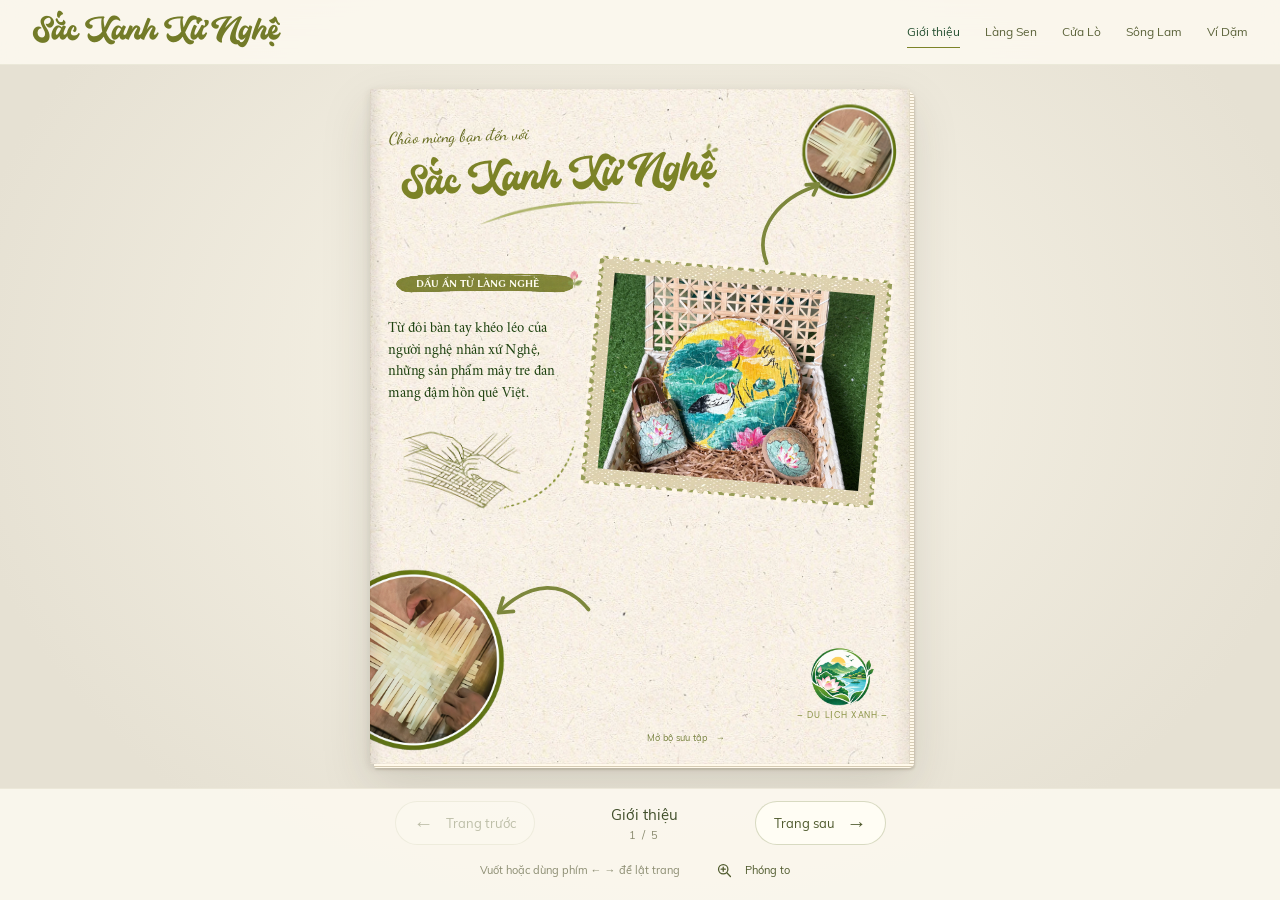
==== commit e9332975: "all" ====
--- a/qr-landing/index.html
+++ b/qr-landing/index.html
@@ -3,209 +3,162 @@
 <head>
   <meta charset="utf-8">
   <meta name="viewport" content="width=device-width, initial-scale=1">
-  <meta name="description" content="Sắc Xanh Xứ Nghệ — những câu chuyện về Làng Sen, Cửa Lò, Sông Lam và ví, giặm qua bộ sưu tập quà lưu niệm mây tre đan.">
-  <meta name="theme-color" content="#f7f2df">
+  <meta name="description" content="Sắc Xanh Xứ Nghệ — từ đôi bàn tay người nghệ nhân, những món quà mây tre đan kể chuyện Làng Sen, Cửa Lò, Sông Lam và ví, giặm Nghệ Tĩnh.">
+  <meta name="theme-color" content="#fff7e9">
   <title>Sắc Xanh Xứ Nghệ · Du lịch xanh</title>
+  <link rel="preload" href="assets/fonts/capitaly-script-regular.woff2" as="font" type="font/woff2" crossorigin>
+  <link rel="stylesheet" href="fonts.css">
   <link rel="stylesheet" href="styles.css">
+  <link rel="stylesheet" href="book.css">
   <script src="script.js" defer></script>
 </head>
 <body id="dau-trang">
   <a class="skip-link" href="#noi-dung">Đến nội dung</a>
-
-  <svg class="svg-library" xmlns="http://www.w3.org/2000/svg" aria-hidden="true">
-    <defs>
-      <symbol id="lotus-flower" viewBox="0 0 240 240">
-        <path d="M119 217q-1-65 7-98M123 179q-30-45-71-24M122 197q36-38 70-29" fill="none" stroke="#586c43" stroke-width="4"/>
-        <path d="M121 132C73 128 40 99 38 69c35 0 70 18 83 63Z" fill="#d49a9c"/>
-        <path d="M121 133C93 113 74 69 87 31c26 20 42 63 34 102Z" fill="#e9b6af"/>
-        <path d="M121 133c-7-40 8-83 34-104 12 40-5 83-34 104Z" fill="#d99da6"/>
-        <path d="M121 133c16-42 49-63 86-65-6 35-39 63-86 65Z" fill="#e3aaa7"/>
-        <path d="M121 137c-41 13-78-1-91-22 34-12 66-6 91 22Z" fill="#cf8994"/>
-        <path d="M121 137c32-28 65-34 96-23-12 23-53 36-96 23Z" fill="#efc1b2"/>
-        <path d="M126 136q-12-18-3-42 17 23 3 42" fill="#f1d1ad"/>
-        <path d="M102 198q-62-54-88-23 18 41 88 23M137 210q46-57 88-29-24 38-88 29" fill="#8a9d74"/>
-        <path d="m25 179 74 17m113-13-72 25" stroke="#637650" fill="none" stroke-width="2"/>
-      </symbol>
-      <symbol id="bamboo-branch" viewBox="0 0 220 420">
-        <g fill="none" stroke="currentColor" stroke-width="6">
-          <path d="M97 427 111 4M119 427 133 7M104 125l-51-66M103 211l84-82M102 286 23 222"/>
-          <path d="m103 95 27 1m-29 85h28m-32 88h29m-31 83h29" stroke-width="4"/>
-        </g>
-        <g fill="currentColor">
-          <path d="M55 63Q7 72 9 15q36 7 46 48M54 63Q53 13 82 7q12 36-28 56M185 133q-15-58 15-78 25 43-15 78M185 133q44-25 35 23-26 11-35-23M39 233q-43-8-31-44 29 3 31 44M44 237q4-53 38-57 4 34-38 57M106 169q-55-17-56-60 40 6 56 60M125 297q20-54 64-58-9 39-64 58M126 302q49-7 66 20-39 20-66-20"/>
-        </g>
-      </symbol>
-      <symbol id="blossom-branch" viewBox="0 0 320 240">
-        <path d="M-12 34q125 20 225 167M61 57q60-17 117-7M123 107q-2-52 26-93M170 151q64-11 121 17" fill="none" stroke="#6d6549" stroke-width="5" stroke-linecap="round"/>
-        <g fill="#d4a39a" stroke="#f3d4bd" stroke-width="2">
-          <path d="M82 55c-30-7-25-33-5-24-7-24 21-26 21-7 20-15 32 10 10 18 21 15 1 32-14 17-3 18-26 16-12-4Z"/>
-          <path d="M160 49c-28-7-23-31-5-22-7-22 20-24 20-7 18-14 29 9 9 17 19 14 1 29-13 15-3 17-24 15-11-3Z"/>
-          <path d="M132 112c-30-7-25-33-5-24-7-24 21-26 21-7 20-15 32 10 10 18 21 15 1 32-14 17-3 18-26 16-12-4Z"/>
-          <path d="M232 164c-28-7-23-31-5-22-7-22 20-24 20-7 18-14 29 9 9 17 19 14 1 29-13 15-3 17-24 15-11-3Z"/>
-          <path d="M206 198c-28-7-23-31-5-22-7-22 20-24 20-7 18-14 29 9 9 17 19 14 1 29-13 15-3 17-24 15-11-3Z"/>
-        </g>
-        <g fill="#9eac7e"><path d="M182 52q12-36 39-28-2 27-39 28M117 91q-41-1-41-28 28-3 41 28M253 165q27-27 46-9-12 24-46 9M161 140q-37 9-47-15 28-13 47 15"/></g>
-      </symbol>
-      <symbol id="sailing-boat" viewBox="0 0 160 140">
-        <path d="M15 109q60 13 130-2l-28 24H42Z" fill="#82654b"/>
-        <path d="m83 10-4 96M87 20v77h49Z" fill="#fff9e6" stroke="#aa8c65" stroke-width="2"/>
-        <path d="M74 42v57H31Z" fill="#ede0bd"/>
-      </symbol>
-    </defs>
-  </svg>
-
   <header class="site-header">
-    <a class="brand" href="#gioi-thieu"><span class="brand-mark" aria-hidden="true">✳</span><span>Sắc Xanh <i>Xứ Nghệ</i></span></a>
-    <nav class="page-nav" aria-label="Năm trang bộ sưu tập">
-      <a href="#gioi-thieu" aria-current="location">Giới thiệu</a>
+    <a class="brand" href="#gioi-thieu">Sắc Xanh Xứ Nghệ</a>
+    <nav aria-label="Khám phá bộ sưu tập">
+      <a href="#gioi-thieu">Giới thiệu</a>
       <a href="#lang-sen">Làng Sen</a>
       <a href="#cua-lo">Cửa Lò</a>
       <a href="#song-lam">Sông Lam</a>
-      <a href="#vi-giam">Ví, giặm</a>
+      <a href="#vi-giam">Ví Dặm</a>
     </nav>
-    <span class="header-note">DU LỊCH XANH</span>
   </header>
 
-  <main id="noi-dung" class="collection">
-    <section class="page cover" id="gioi-thieu" aria-labelledby="tieu-de">
-      <div class="page-meta"><span>Bộ sưu tập quà lưu niệm</span><span>01 / 05</span></div>
-      <div class="cover-heading">
-        <p class="welcome">Chào mừng bạn đến với</p>
-        <h1 id="tieu-de">Sắc Xanh<br><span>Xứ Nghệ</span></h1>
-        <span class="heading-flourish" aria-hidden="true">❧</span>
+  <main id="noi-dung" tabindex="-1" aria-label="Sổ tay Sắc Xanh Xứ Nghệ">
+    <div class="book-stage" id="book-stage">
+      <div class="book-shell">
+        <div class="book-pages">
+    <section class="chapter cover" id="gioi-thieu" aria-labelledby="tieu-de">
+      <div class="cover-inner">
+        <div class="cover-heading">
+          <p class="welcome">Chào mừng bạn đến với</p>
+          <h1 id="tieu-de">Sắc Xanh Xứ Nghệ<img class="title-leaves" src="assets/canva/MAHaEDpcleM.webp" alt="" aria-hidden="true" ></h1>
+          <img class="title-underline" src="assets/canva/MAHaEOuDZXc.webp" alt="" aria-hidden="true" >
+        </div>
+        <img class="craft-circle craft-top" src="assets/canva/MAHaEHDceh4.webp" alt="Những nan tre được xếp đan thủ công"  >
+        <svg class="curve-arrow arrow-top" viewBox="0 0 150 200" aria-hidden="true"><path d="M30 190C-5 114 55 45 128 17" fill="none" stroke="currentColor" stroke-width="8" stroke-linecap="round"/><path d="m107 15 27-4-10 25" fill="none" stroke="currentColor" stroke-width="8" stroke-linecap="round" stroke-linejoin="round"/></svg>
+        <div class="cover-body">
+          <div class="cover-copy">
+            <h2 class="brush-title"><img class="" src="assets/canva/MAHaEA3vwfk.webp" alt="" aria-hidden="true" ><span>Dấu ấn từ làng nghề</span><img class="brush-lotus" src="assets/canva/MAHaEMy5ISM.webp" alt="" aria-hidden="true" ></h2>
+            <p>Từ đôi bàn tay khéo léo của người nghệ nhân xứ Nghệ, những sản phẩm mây tre đan mang đậm hồn quê Việt.</p>
+            <div class="weaving-drawing">
+              <img class="weaving-hands" src="assets/canva/MAHaEOCz07c.webp" alt="" aria-hidden="true" >
+              <img class="dotted-curve" src="assets/canva/MAHaEI7VfzY.webp" alt="" aria-hidden="true" >
+            </div>
+          </div>
+          <figure class="cover-product">
+            <div class="postage-frame"><img class="hero-photo" src="assets/canva/MAHaEPTW_1Y.webp" width="1600" height="1200" alt="Bộ quà mây tre đan vẽ hoa sen và chim trắng, gồm mẹt tre, túi và móc khóa" fetchpriority="high"></div>
+          </figure>
+        </div>
+        <div class="green-signature"><img class="green-logo" src="assets/canva/MAHZ-qsa4E4.webp" alt="Biểu trưng du lịch xanh với núi, sông và hoa sen"  ><p>– DU LỊCH XANH –</p></div>
+        <a class="scroll-cue" href="#lang-sen">Mở bộ sưu tập <span aria-hidden="true">→</span></a>
       </div>
-      <div class="cover-layout">
-        <div class="cover-copy">
-          <h2><span>Dấu ấn từ làng nghề</span></h2>
-          <p>Từ đôi bàn tay khéo léo của người nghệ nhân xứ Nghệ, những sản phẩm mây tre đan mang đậm hồn quê Việt.</p>
-          <div class="craft-photos">
-            <figure class="craft-photo"><img src="assets/dan-tre.webp" width="147" height="150" alt="Đôi bàn tay nghệ nhân đang đan những nan tre"></figure>
-            <div class="craft-note">Đan điều giản dị,<br>gửi chút quê hương.</div>
-          </div>
-          <a class="discover-link" href="#lang-sen">Mở câu chuyện đầu tiên <span aria-hidden="true">↗</span></a>
-        </div>
-        <figure class="cover-art">
-          <div class="postage-frame">
-            <img src="assets/hero.webp" width="800" height="600" alt="Bộ quà mây tre đan vẽ hoa sen và chim trắng, gồm mẹt tre, túi và móc khóa" fetchpriority="high">
-          </div>
-          <figcaption>Một món quà nhỏ. Một miền thương nhớ.</figcaption>
-          <div class="postmark" aria-hidden="true"><span>NGHỆ AN</span><b>✳</b><span>MÂY TRE ĐAN</span></div>
-        </figure>
-      </div>
-      <svg class="cover-bamboo decoration" aria-hidden="true"><use href="#bamboo-branch"/></svg>
-      <div class="cover-bottom"><span>Chất liệu tự nhiên · Bàn tay Việt</span><span>— DU LỊCH XANH —</span></div>
+      <img class="craft-circle craft-bottom" src="assets/canva/MAHaEHw48ig.webp" width="800" height="1099" alt="Bàn tay người thợ đang đan nan tre">
+      <svg class="curve-arrow arrow-bottom" viewBox="0 0 200 90" aria-hidden="true"><path d="M190 58C142 5 80 10 25 68" fill="none" stroke="currentColor" stroke-width="7" stroke-linecap="round"/><path d="m28 45-7 28 28-4" fill="none" stroke="currentColor" stroke-width="7" stroke-linecap="round" stroke-linejoin="round"/></svg>
     </section>
 
-    <section class="page lotus-page" id="lang-sen" aria-labelledby="lang-sen-title">
-      <div class="page-meta"><span>Sắc Xanh Xứ Nghệ · Kim Liên</span><span>02 / 05</span></div>
-      <div class="grid-paper" id="bo-suu-tap">
-        <header class="lotus-heading">
-          <p class="chapter-label">Một miền quê, một niềm thương</p>
-          <h2 id="lang-sen-title">Làng Sen <span>Quê Bác</span></h2>
-          <svg class="heading-lotus decoration" aria-hidden="true"><use href="#lotus-flower"/></svg>
-        </header>
-        <div class="story-copy">
-          <p>Làng Sen Kim Liên với những mái nhà giản dị, hàng tre xanh và ao sen hồng từ lâu đã trở thành hình ảnh thân thuộc của quê hương Nghệ An. Đây không chỉ là quê hương Chủ tịch Hồ Chí Minh mà còn là nơi lưu giữ những giá trị văn hóa và truyền thống tốt đẹp của người Việt.</p>
+    <section class="chapter lotus" id="lang-sen" aria-labelledby="lang-sen-title">
+      <div class="lotus-inner" id="bo-suu-tap">
+        <div class="lotus-paper">
+          <header class="lotus-heading">
+            <h2 id="lang-sen-title"><span>Làng Sen</span><span>Quê Bác</span></h2>
+            <img class="uncle-ho" src="assets/canva/MAHaEYLS-w4.webp" alt="Chân dung Chủ tịch Hồ Chí Minh"  loading="lazy">
+          </header>
+          <div class="story-copy lotus-copy"><p>Làng Sen Kim Liên với những mái nhà giản dị, hàng tre xanh và ao sen hồng từ lâu đã trở thành hình ảnh thân thuộc của quê hương Nghệ An. Đây không chỉ là quê hương Chủ tịch Hồ Chí Minh mà còn là nơi lưu giữ những giá trị văn hóa và truyền thống tốt đẹp của người Việt.</p>
           <p>Lấy cảm hứng từ vẻ đẹp ấy, bộ sản phẩm Làng Sen Kim Liên thuộc bộ sưu tập “Sắc Xanh Xứ Nghệ” ra đời nhằm đưa hình ảnh quê hương đến gần hơn với du khách. Trên chiếc mẹt tre là khung cảnh ngôi nhà quê bên hồ sen, kết hợp cùng chiếc túi và móc khóa hình nón được trang trí đồng điệu, tạo nên bộ quà lưu niệm mang đậm dấu ấn văn hóa Việt Nam.</p>
           <p>Điểm đặc biệt của sản phẩm là sự kết hợp giữa hình ảnh Làng Sen và chất liệu mây tre đan truyền thống. Những vật liệu gần gũi với thiên nhiên được người thợ khéo léo tạo hình, vừa có giá trị thẩm mỹ, vừa có thể sử dụng hoặc trưng bày trong đời sống hằng ngày.</p>
-          <p>Không chỉ là món quà lưu niệm, bộ sản phẩm còn góp phần quảng bá văn hóa địa phương, tôn vinh nghề thủ công truyền thống và khuyến khích du lịch gắn với thiên nhiên. Qua từng đường đan và hình ảnh hoa sen, “Sắc Xanh Xứ Nghệ” mong muốn gửi đến du khách một món quà giản dị nhưng ý nghĩa, giúp lưu giữ những ký ức đẹp về quê Bác và vùng đất Nghệ An thân thương.</p>
+          <p>Không chỉ là món quà lưu niệm, bộ sản phẩm còn góp phần quảng bá văn hóa địa phương, tôn vinh nghề thủ công truyền thống và khuyến khích du lịch gắn với thiên nhiên. Qua từng đường đan và hình ảnh hoa sen, “Sắc Xanh Xứ Nghệ” mong muốn gửi đến du khách một món quà giản dị nhưng ý nghĩa, giúp lưu giữ những ký ức đẹp về quê Bác và vùng đất Nghệ An thân thương.</p></div>
+          <div class="lotus-garden">
+            <img loading="lazy" decoding="async" class="lotus-stem" src="assets/canva/MAHYveLmNj0.webp" alt="" aria-hidden="true" >
+            <img loading="lazy" decoding="async" class="lotus-grove" src="assets/canva/MAGCLH4V1mw.webp" alt="" aria-hidden="true" >
+            <img loading="lazy" decoding="async" class="lotus-bloom" src="assets/canva/MAHYvYTMCqE.webp" alt="" aria-hidden="true" >
+            <img class="lotus-product" src="assets/canva/MAHaEpzSka8.webp" alt="Bộ quà Làng Sen Kim Liên với mẹt tre, túi và móc khóa vẽ nhà Bác bên ao sen"  loading="lazy">
+          </div>
         </div>
-        <div class="lotus-footer">
-          <svg class="lotus-large decoration" aria-hidden="true"><use href="#lotus-flower"/></svg>
-          <figure class="product-photo lotus-product">
-            <img src="assets/lang-sen.webp" width="150" height="115" loading="lazy" alt="Mẹt, túi và móc khóa mây tre đan vẽ ngôi nhà quê Bác bên ao sen">
-            <figcaption>Bộ sản phẩm Làng Sen Kim Liên</figcaption>
-          </figure>
-          <span class="handwritten">Hương sen còn mãi…</span>
-        </div>
+        <img loading="lazy" decoding="async" class="cloud cloud-left" src="assets/canva/MAF5i_Z4UOg.webp" alt="" aria-hidden="true" >
+        <img loading="lazy" decoding="async" class="cloud cloud-right" src="assets/canva/MAF5i_Z4UOg.webp" alt="" aria-hidden="true" >
       </div>
-      <a class="next-page" href="#cua-lo">Về miền biển <span aria-hidden="true">↓</span></a>
     </section>
 
-    <section class="page coast-page" id="cua-lo" aria-labelledby="cua-lo-title">
-      <div class="page-meta"><span>Sắc Xanh Xứ Nghệ · Miền biển</span><span>03 / 05</span></div>
-      <div class="sea-sky" aria-hidden="true">
-        <span class="sun"></span><span class="seagull gull-one">⌁</span><span class="seagull gull-two">⌁</span>
-        <svg class="sailing-boat"><use href="#sailing-boat"/></svg>
-        <div class="wave wave-back"></div><div class="wave wave-front"></div>
+    <section class="chapter coast" id="cua-lo" aria-labelledby="cua-lo-title">
+      <div class="coast-inner">
+        <div class="coast-crown" aria-hidden="true">
+          <img loading="lazy" decoding="async" class="lotus-hills" src="assets/canva/MAHaEOR0Dnc.webp" alt="" aria-hidden="true" >
+          <img loading="lazy" decoding="async" class="coast-tray" src="assets/canva/MAHaEiXzqPc.webp" alt="" aria-hidden="true" >
+        </div>
+        <div class="coast-paper">
+          <div class="coast-aside">
+            <h2 id="cua-lo-title">Cửa Lò<br><span>Bến nhớ</span></h2>
+            <img class="coast-product" src="assets/canva/MAHaELE6ARw.webp" width="1600" height="1200" alt="Bộ quà Biển Cửa Lò, mẹt tre vẽ biển xanh, thuyền và bờ cát" loading="lazy">
+          </div>
+          <div class="coast-divider" aria-hidden="true"><img loading="lazy" decoding="async" class="divider-lotus" src="assets/canva/MAHaEOgdceY.webp" alt="" aria-hidden="true" ></div>
+          <div class="story-copy coast-copy"><p>Biển Cửa Lò với bãi cát dài, làn nước xanh và những con thuyền vươn khơi là hình ảnh đặc trưng của quê hương Nghệ An. Không chỉ là điểm đến nghỉ dưỡng, nơi đây còn gắn liền với cuộc sống bình dị của người dân miền biển.</p>
+          <p>Lấy cảm hứng từ vẻ đẹp ấy, bộ sản phẩm Biển Cửa Lò thuộc bộ sưu tập “Sắc Xanh Xứ Nghệ” tái hiện khung cảnh biển xanh, bờ cát vàng, hàng dừa và những con thuyền nhỏ. Hình ảnh được thể hiện trên mẹt tre, túi mây tre đan và móc khóa hình nón, tạo nên bộ quà lưu niệm mang đậm dấu ấn vùng biển.</p>
+          <p>Sản phẩm không chỉ gợi nhớ những kỷ niệm bên biển mà còn gửi gắm thông điệp bảo vệ môi trường, giữ gìn cảnh quan và hạn chế rác thải nhựa. Với chất liệu thủ công gần gũi thiên nhiên, bộ quà tặng mong muốn đưa vẻ đẹp Cửa Lò đến gần hơn với du khách, lưu giữ những ký ức đáng nhớ về biển quê hương.</p></div>
+        </div>
+        <img loading="lazy" decoding="async" class="coast-ribbon" src="assets/canva/MAHaEErtjIc.webp" alt="" aria-hidden="true" >
+        <img loading="lazy" decoding="async" class="coast-lotus-outline" src="assets/canva/MAHaEE1nE3Q.webp" alt="" aria-hidden="true" >
       </div>
-      <div class="coast-paper">
-        <div class="coast-aside">
-          <p class="chapter-label">Thương nhớ biển quê</p>
-          <h2 id="cua-lo-title">Cửa Lò <span>Bến nhớ</span></h2>
-          <span class="sea-divider" aria-hidden="true">~ &nbsp; ~ &nbsp; ~</span>
-          <figure class="product-photo coast-product">
-            <img src="assets/cua-lo.webp" width="149" height="112" loading="lazy" alt="Bộ quà mây tre đan vẽ biển xanh Cửa Lò, bờ cát và thuyền">
-            <figcaption>Bộ sản phẩm Biển Cửa Lò</figcaption>
-          </figure>
-        </div>
-        <div class="story-copy coast-copy">
-          <p>Lấy cảm hứng từ vẻ đẹp ấy, bộ sản phẩm Biển Cửa Lò thuộc bộ sưu tập “Sắc Xanh Xứ Nghệ” tái hiện khung cảnh biển xanh, bờ cát vàng, hàng dừa và những con thuyền nhỏ. Hình ảnh được thể hiện trên mẹt tre, túi mây tre đan và móc khóa hình nón, tạo nên bộ quà lưu niệm mang đậm dấu ấn vùng biển.</p>
-          <p>Sản phẩm không chỉ gợi nhớ những kỷ niệm bên biển mà còn gửi gắm thông điệp bảo vệ môi trường, giữ gìn cảnh quan và hạn chế rác thải nhựa. Với chất liệu thủ công gần gũi thiên nhiên, bộ quà tặng mong muốn đưa vẻ đẹp Cửa Lò đến gần hơn với du khách, lưu giữ những ký ức đáng nhớ về biển quê hương.</p>
-        </div>
-      </div>
-      <div class="coast-bottom"><span>Gửi một chút biển xanh trong từng món quà.</span><a class="next-page" href="#song-lam">Theo dòng Sông Lam <span aria-hidden="true">↓</span></a></div>
     </section>
 
-    <section class="page river-page" id="song-lam" aria-labelledby="song-lam-title">
-      <div class="page-meta"><span>Sắc Xanh Xứ Nghệ · Dòng sông quê</span><span>04 / 05</span></div>
-      <div class="river-frame">
-        <svg class="bamboo-left decoration" aria-hidden="true"><use href="#bamboo-branch"/></svg>
-        <svg class="bamboo-right decoration" aria-hidden="true"><use href="#bamboo-branch"/></svg>
-        <header class="river-heading">
-          <p class="chapter-label">Nơi ký ức chảy về</p>
-          <h2 id="song-lam-title">Dấu ấn <span>Sông Lam</span></h2>
-          <div class="ornament" aria-hidden="true"><span>✧</span></div>
-        </header>
-        <div class="story-copy">
-          <p>Sông Lam từ lâu đã gắn bó với đời sống người dân xứ Nghệ, bồi đắp phù sa cho ruộng đồng và lưu giữ ký ức của nhiều thế hệ. Dòng sông không chỉ là cảnh quan quen thuộc mà còn tượng trưng cho tình yêu quê hương và những kỷ niệm bình dị.</p>
+    <section class="chapter river" id="song-lam" aria-labelledby="song-lam-title">
+      <div class="river-inner">
+        <div class="drum-pattern" aria-hidden="true"><img loading="lazy" decoding="async" class="" src="assets/canva/MAHYuHoZuBk.webp" alt="" aria-hidden="true" ><img loading="lazy" decoding="async" class="" src="assets/canva/MAHYuO34iAs.webp" alt="" aria-hidden="true" ></div>
+        <img loading="lazy" decoding="async" class="bamboo bamboo-left" src="assets/canva/MAHYuIn7LFo.webp" alt="" aria-hidden="true" >
+        <img loading="lazy" decoding="async" class="bamboo bamboo-right" src="assets/canva/MAHYuMUtFYo.webp" alt="" aria-hidden="true" >
+        <div class="river-content">
+          <h2 id="song-lam-title">Dấu ấn Sông Lam</h2>
+          <div class="story-copy river-copy"><p>Sông Lam từ lâu đã gắn bó với đời sống người dân xứ Nghệ, bồi đắp phù sa cho ruộng đồng và lưu giữ ký ức của nhiều thế hệ. Dòng sông không chỉ là cảnh quan quen thuộc mà còn tượng trưng cho tình yêu quê hương và những kỷ niệm bình dị.</p>
           <p>Từ cảm hứng ấy, bộ sản phẩm Sông Lam Nghệ An thuộc bộ sưu tập “Sắc Xanh Xứ Nghệ” tái hiện dòng sông giữa núi đồi, ánh hoàng hôn và những con thuyền nhỏ. Hình ảnh được thể hiện trên mẹt tre, túi mây tre đan và móc khóa hình nón, tạo nên bộ quà lưu niệm mang nét đẹp yên bình của quê hương.</p>
           <p>Chất liệu tre và mây được sử dụng trong bộ sản phẩm có nguồn gốc từ làng nghề mây tre đan xã Nghi Thái. Dưới bàn tay người thợ, những nguyên liệu tự nhiên được xử lý, uốn, đan và hoàn thiện thành các sản phẩm mang tính ứng dụng cao. Nghề đan lát tại Nghi Thái không chỉ tạo ra những vật dụng gần gũi mà còn lưu giữ kỹ năng thủ công, nếp sống và giá trị văn hóa của làng quê Nghệ An.</p>
           <p>So với các sản phẩm lưu niệm làm từ nhựa hoặc vật liệu khó phân hủy, mây tre đan có độ bền sử dụng tốt, có thể dùng để đựng đồ, trang trí hoặc làm vật dụng hằng ngày. Qua đó, món quà không chỉ mang giá trị kỷ niệm mà còn khuyến khích việc lựa chọn sản phẩm tự nhiên, sử dụng lâu dài và góp phần hỗ trợ nghề thủ công địa phương.</p>
-          <p>Sản phẩm kết hợp chất liệu thủ công truyền thống của Nghi Thái với hình ảnh Sông Lam, giúp du khách lưu giữ những kỷ niệm về Nghệ An theo cách gần gũi và ý nghĩa hơn. Qua đó, “Sắc Xanh Xứ Nghệ” mong muốn lan tỏa tình yêu quê hương, sự trân trọng văn hóa và ý thức gìn giữ cảnh quan thiên nhiên.</p>
+          <p>Sản phẩm kết hợp chất liệu thủ công truyền thống của Nghi Thái với hình ảnh Sông Lam, giúp du khách lưu giữ những kỷ niệm về Nghệ An theo cách gần gũi và ý nghĩa hơn. Qua đó, “Sắc Xanh Xứ Nghệ” mong muốn lan tỏa tình yêu quê hương, sự trân trọng văn hóa và ý thức gìn giữ cảnh quan thiên nhiên.</p></div>
         </div>
-        <div class="river-footer">
-          <figure class="product-photo river-product">
-            <img src="assets/song-lam.webp" width="149" height="118" loading="lazy" alt="Bộ quà mây tre đan vẽ hoàng hôn, núi đồi và con thuyền trên Sông Lam">
-            <figcaption>Bộ sản phẩm Sông Lam Nghệ An</figcaption>
-          </figure>
-          <p class="river-quote">Một dòng sông.<br>Muôn vàn ký ức.</p>
-          <svg class="river-boat decoration" aria-hidden="true"><use href="#sailing-boat"/></svg>
+        <div class="river-landscape">
+          <img loading="lazy" decoding="async" class="river-scene" src="assets/canva/MAHaEt-h7qM.webp" alt="" aria-hidden="true" >
+          <img loading="lazy" decoding="async" class="river-ribbon" src="assets/canva/MAHaEqA81xA.webp" alt="" aria-hidden="true" >
+          <img loading="lazy" decoding="async" class="river-lotus-left" src="assets/canva/MAHaEnb2Y_Y.webp" alt="" aria-hidden="true" >
+          <img loading="lazy" decoding="async" class="river-lotus-right" src="assets/canva/MAHaEjECM3A.webp" alt="" aria-hidden="true" >
+          <img class="river-product" src="assets/canva/MAHaEidQmgQ.webp" alt="Bộ quà Sông Lam với cảnh núi đồi, hoàng hôn và thuyền trên sông"  loading="lazy">
         </div>
       </div>
-      <a class="next-page" href="#vi-giam">Lắng nghe lời quê <span aria-hidden="true">↓</span></a>
     </section>
 
-    <section class="page folk-page" id="vi-giam" aria-labelledby="vi-giam-title">
-      <div class="page-meta"><span>Sắc Xanh Xứ Nghệ · Di sản Nghệ Tĩnh</span><span>05 / 05</span></div>
-      <svg class="blossom-top decoration" aria-hidden="true"><use href="#blossom-branch"/></svg>
-      <article class="folk-paper">
-        <header class="folk-heading">
-          <figure class="product-photo folk-product">
-            <img src="assets/vi-giam.webp" width="149" height="113" loading="lazy" alt="Bộ quà mây tre đan minh họa đôi trai gái trong trang phục truyền thống hát ví, giặm">
-            <figcaption>Bộ sản phẩm Ví, giặm Nghệ Tĩnh</figcaption>
-          </figure>
-          <div><p class="chapter-label">Câu hát còn ngân</p><h2 id="vi-giam-title">Ví, giặm <span>Tình ca</span></h2></div>
-          <span class="music-note" aria-hidden="true">♫</span>
-        </header>
-        <div class="story-copy">
-          <p>Dân ca ví, giặm từ lâu đã trở thành một phần không thể thiếu trong đời sống văn hóa của người dân Nghệ An và Hà Tĩnh. Những câu hát mộc mạc chứa đựng tình yêu quê hương, tình cảm gia đình và tâm hồn chân thành của con người xứ Nghệ. Năm 2014, dân ca ví, giặm Nghệ Tĩnh được UNESCO ghi danh là Di sản văn hóa phi vật thể đại diện của nhân loại.</p>
+    <section class="chapter folk" id="vi-giam" aria-labelledby="vi-giam-title">
+      <div class="folk-inner">
+        <img loading="lazy" decoding="async" class="blossom blossom-top" src="assets/canva/MAHaEhp98PA.webp" alt="" aria-hidden="true" >
+        <article class="folk-paper">
+          <header class="folk-heading">
+            <img class="folk-product" src="assets/canva/MAHaEg9PXoU.webp" alt="Bộ quà Ví Dặm xứ Nghệ minh họa đôi trai gái trong trang phục truyền thống"  loading="lazy">
+            <h2 id="vi-giam-title">Ví Dặm<br>Tình ca</h2>
+            <img loading="lazy" decoding="async" class="music-notes" src="assets/canva/MAEudmx1zPk.webp" alt="" aria-hidden="true" >
+          </header>
+          <div class="story-copy folk-copy"><p>Dân ca ví, giặm từ lâu đã trở thành một phần không thể thiếu trong đời sống văn hóa của người dân Nghệ An và Hà Tĩnh. Những câu hát mộc mạc chứa đựng tình yêu quê hương, tình cảm gia đình và tâm hồn chân thành của con người xứ Nghệ. Năm 2014, dân ca ví, giặm Nghệ Tĩnh được UNESCO ghi danh là Di sản văn hóa phi vật thể đại diện của nhân loại.</p>
           <p>Lấy cảm hứng từ di sản ấy, bộ sản phẩm Ví, giặm Nghệ Tĩnh thuộc bộ sưu tập “Sắc Xanh Xứ Nghệ” khắc họa hình ảnh đôi trai gái trong trang phục truyền thống, kết hợp cùng nốt nhạc và khung cảnh quê hương trên mẹt tre, túi mây tre đan và móc khóa hình nón.</p>
           <p>Các sản phẩm được làm từ tre và mây tự nhiên có nguồn gốc từ làng nghề mây tre đan xã Nghi Thái. Tại làng nghề, người thợ sử dụng những kỹ thuật truyền thống để chẻ, vót, phơi, uốn và đan nguyên liệu thành các sản phẩm thủ công. Mỗi sản phẩm là kết quả của sự khéo léo, kiên trì và kinh nghiệm được gìn giữ qua thời gian.</p>
           <p>Việc kết hợp hình ảnh dân ca ví, giặm với sản phẩm mây tre đan Nghi Thái tạo nên sự gặp gỡ giữa hai giá trị văn hóa của Nghệ An: di sản nghệ thuật dân gian và nghề thủ công truyền thống. Nếu lời ca được lưu truyền qua giọng hát, thì kỹ nghệ đan lát được tiếp nối qua đôi bàn tay người thợ.</p>
-          <p>Sản phẩm là sự kết hợp giữa giá trị văn hóa và nghề thủ công truyền thống, góp phần đưa dân ca ví, giặm đến gần hơn với du khách, đặc biệt là thế hệ trẻ. Qua từng đường đan và hình ảnh, “Sắc Xanh Xứ Nghệ” mong muốn lưu giữ lời ca quê hương, khơi gợi niềm tự hào văn hóa và lan tỏa những giá trị di sản qua những món quà giản dị, thân thiện với môi trường.</p>
+          <p>Sản phẩm là sự kết hợp giữa giá trị văn hóa và nghề thủ công truyền thống, góp phần đưa dân ca ví, giặm đến gần hơn với du khách, đặc biệt là thế hệ trẻ. Qua từng đường đan và hình ảnh, “Sắc Xanh Xứ Nghệ” mong muốn lưu giữ lời ca quê hương, khơi gợi niềm tự hào văn hóa và lan tỏa những giá trị di sản qua những món quà giản dị, thân thiện với môi trường.</p></div>
+          <div class="music-staff" aria-hidden="true"><img loading="lazy" decoding="async" src="assets/canva/MAEBYEU7kVw.webp" alt=""></div>
+        </article>
+        <img loading="lazy" decoding="async" class="blossom blossom-bottom" src="assets/canva/MAHaEomOD2Q.webp" alt="" aria-hidden="true" >
+      </div>
+      <footer class="site-footer"><a href="#gioi-thieu">Sắc Xanh Xứ Nghệ</a><a href="#dau-trang">Về đầu trang ↑</a></footer>
+    </section>
         </div>
-        <div class="music-staff" aria-hidden="true"><span>𝄞</span><span>♪</span><span>♫</span><span>♩</span><span>♪</span></div>
-      </article>
-      <svg class="blossom-bottom decoration" aria-hidden="true"><use href="#blossom-branch"/></svg>
-      <a class="next-page" href="#gioi-thieu">Về trang mở đầu <span aria-hidden="true">↑</span></a>
-    </section>
+      </div>
+    </div>
   </main>
-
-  <footer class="site-footer">
-    <a class="brand" href="#gioi-thieu"><span class="brand-mark" aria-hidden="true">✳</span><span>Sắc Xanh <i>Xứ Nghệ</i></span></a>
-    <p>Gìn giữ làng nghề. Gửi trao hồn quê.</p>
-    <a href="#dau-trang">Lên đầu trang <span aria-hidden="true">↑</span></a>
+  <footer class="book-toolbar" hidden>
+    <div class="book-pagination">
+      <button class="turn-button" id="previous-page" type="button" aria-label="Trang trước"><span aria-hidden="true">←</span><span class="button-label">Trang trước</span></button>
+      <div class="page-status" role="status" aria-live="polite" aria-atomic="true"><span id="page-title">Giới thiệu</span><span id="page-number">1 / 5</span></div>
+      <button class="turn-button" id="next-page" type="button" aria-label="Trang sau"><span class="button-label">Trang sau</span><span aria-hidden="true">→</span></button>
+    </div>
+    <div class="book-tools">
+      <span class="turn-hint">Vuốt hoặc dùng phím ← → để lật trang</span>
+      <button class="zoom-button" id="zoom-page" type="button" aria-pressed="false"><svg width="17" height="17" viewBox="0 0 20 20" fill="none" aria-hidden="true"><circle cx="8.5" cy="8.5" r="5.5" stroke="currentColor" stroke-width="1.5"/><path d="m13 13 4 4M6 8.5h5M8.5 6v5" stroke="currentColor" stroke-width="1.5" stroke-linecap="round"/></svg><span>Phóng to</span></button>
+    </div>
   </footer>
 </body>
 </html>
--- a/qr-landing/fonts.css
+++ b/qr-landing/fonts.css
@@ -0,0 +1,12 @@
+@font-face{font-family:"Capitaly Script";src:url("assets/fonts/capitaly-script-regular.woff2");font-style:normal;font-weight:400;font-display:swap;}
+@font-face{font-family:"Dancing Script";src:url("assets/fonts/dancing-script-regular.woff2");font-style:normal;font-weight:400;font-display:swap;}
+@font-face{font-family:"Crimson Roman";src:url("assets/fonts/crimson-roman-regular.woff2");font-style:normal;font-weight:400;font-display:swap;}
+@font-face{font-family:"Linux Biolinum";src:url("assets/fonts/linux-biolinum-regular.woff2");font-style:normal;font-weight:400;font-display:swap;}
+@font-face{font-family:"Linux Biolinum";src:url("assets/fonts/linux-biolinum-bold.woff2");font-style:normal;font-weight:700;font-display:swap;}
+@font-face{font-family:"TAN Astoria";src:url("assets/fonts/tan-astoria-regular.woff2");font-style:normal;font-weight:400;font-display:swap;}
+@font-face{font-family:"Muli";src:url("assets/fonts/muli-regular.woff2");font-style:normal;font-weight:400;font-display:swap;}
+@font-face{font-family:"TT Ramillas";src:url("assets/fonts/tt-ramillas-regular.woff2");font-style:normal;font-weight:400;font-display:swap;}
+@font-face{font-family:"Lato";src:url("assets/fonts/lato-regular.woff2");font-style:normal;font-weight:400;font-display:swap;}
+@font-face{font-family:"Aloevera";src:url("assets/fonts/1ftv-aloevera-regular.ttf");font-style:normal;font-weight:400;font-display:swap;}
+@font-face{font-family:"Keong";src:url("assets/fonts/1ftv-keong-italics.ttf");font-style:normal;font-weight:400;font-display:swap;}
+@font-face{font-family:"DM Sans";src:url("assets/fonts/dm-sans-regular.woff2");font-style:normal;font-weight:400;font-display:swap;}
--- a/qr-landing/styles.css
+++ b/qr-landing/styles.css
@@ -1,279 +1,245 @@
 :root {
+  --cream: #fff7e9;
+  --olive: #7c8327;
+  --ink: #2e4467;
   color-scheme: light;
-  --paper: #f7f2df;
-  --ink: #333b29;
-  --olive: #59603c;
-  --serif: "Palatino Linotype", "Book Antiqua", Georgia, "Times New Roman", serif;
-  --sans: "Segoe UI", Arial, sans-serif;
-  font-family: var(--sans);
   color: var(--ink);
-  background: #e8e6dc;
+  background: var(--cream);
+  font-family: "Muli", Arial, sans-serif;
   font-synthesis: none;
 }
 *, *::before, *::after { box-sizing: border-box; }
-body { margin: 0; }
-h1, h2, p, figure { margin: 0; }
-a { color: inherit; text-underline-offset: .25em; }
-a:focus-visible { outline: 3px solid #a35e38; outline-offset: 5px; border-radius: 2px; }
+body, h1, h2, p, figure { margin: 0; }
 img { display: block; max-width: 100%; height: auto; }
-.svg-library { position: absolute; width: 0; height: 0; overflow: hidden; }
-.skip-link { position: fixed; left: 1rem; top: 1rem; z-index: 20; padding: .8rem 1.2rem; background: white; transform: translateY(-180%); }
+a { color: inherit; text-underline-offset: 5px; }
+a:focus-visible { outline: 2px solid #8b642e; outline-offset: 6px; }
+.skip-link { position: fixed; top: 10px; left: 10px; z-index: 100; padding: 12px 18px; background: white; transform: translateY(-200%); }
 .skip-link:focus { transform: none; }
-.site-header {
-  position: sticky; top: 0; z-index: 10; display: flex; align-items: center;
-  justify-content: space-between; gap: 1rem; min-height: 78px; padding: 12px clamp(20px, 4vw, 64px);
-  background: #faf7ecf5; border-bottom: 1px solid #d5d4c3;
-}
-.brand { display: inline-flex; align-items: center; gap: 10px; text-decoration: none; white-space: nowrap; font: 700 17px/1.2 var(--serif); }
-.brand i { display: block; font-size: 14px; font-weight: 400; }
-.brand-mark { color: var(--olive); font: 39px/1 var(--serif); }
-.page-nav { display: flex; align-items: center; gap: 6px; }
-.page-nav a { padding: 10px 14px; font-size: 13px; text-decoration: none; border-radius: 30px; white-space: nowrap; transition: background .2s, color .2s; }
-.page-nav a:hover { background: #eae9d9; }
-.page-nav a[aria-current] { background: #59603c; color: #fffdef; }
-.header-note { font-size: 10px; font-weight: 600; letter-spacing: .18em; color: #707157; }
-.collection { width: min(100% - 64px, 1060px); margin: 32px auto; display: grid; gap: 32px; }
-.page {
-  position: relative; isolation: isolate; overflow: hidden; scroll-margin-top: 100px;
-  box-shadow: 0 5px 24px #333b2910; padding: 36px 52px;
-}
-.page-meta { position: relative; z-index: 2; display: flex; justify-content: space-between; gap: 15px; font-size: 10px; letter-spacing: .15em; text-transform: uppercase; opacity: .75; }
-.chapter-label { font: 11px/1.5 var(--sans); letter-spacing: .17em; text-transform: uppercase; }
-.story-copy { position: relative; z-index: 1; font-size: 16px; line-height: 1.8; }
-.story-copy p + p { margin-top: 1em; }
-.decoration { position: absolute; z-index: -1; pointer-events: none; }
-.product-photo { text-align: center; }
-.product-photo img { width: 220px; max-width: 100%; margin-inline: auto; object-fit: contain; filter: drop-shadow(0 10px 8px #343c2620); }
-.product-photo figcaption { margin-top: 16px; font: italic 13px/1.5 var(--serif); }
-.next-page { position: relative; z-index: 2; display: flex; align-items: center; justify-content: center; gap: 24px; width: fit-content; margin: 28px auto 0; padding: 10px 0; text-decoration: none; font-size: 12px; }
-.next-page span { font-size: 20px; }
-.next-page:hover, .discover-link:hover { text-decoration: underline; }
-
-/* 01 · Giấy kem, chữ lớn và ảnh trong khung tem. */
-.cover {
-  min-height: 1120px; background-color: var(--paper); color: #525632;
-  background-image: radial-gradient(#a89a7430 .65px, transparent .65px);
-  background-size: 6px 7px;
-}
-.cover-heading { position: relative; padding-top: 44px; z-index: 2; }
-.welcome { font: italic 25px/1.4 var(--serif); }
-h1 { margin-top: 22px; font: italic 700 clamp(65px, 7vw, 108px)/1.06 var(--serif); letter-spacing: -.055em; }
-h1 span { display: inline-block; margin-left: 110px; }
-.heading-flourish { position: absolute; top: 94px; right: 16px; font: 130px/1 var(--serif); color: #8d9064; transform: rotate(-35deg); }
-.cover-layout { display: grid; grid-template-columns: .9fr 1.1fr; gap: 30px; align-items: start; margin-top: 54px; }
-.cover-copy { padding-top: 13px; }
-.cover-copy h2 { width: fit-content; margin-bottom: 35px; padding: 11px 8px; border-block: 1px solid #8e906a; font: italic 700 24px/1.3 var(--serif); transform: rotate(-3deg); }
-.cover-copy > p { max-width: 32ch; font: 19px/1.85 var(--serif); color: #454b34; }
-.cover-art { position: relative; margin-top: -30px; }
-.postage-frame { position: relative; padding: 20px; background: #83875a; transform: rotate(4deg); box-shadow: 8px 10px 0 #c9bf9e50; }
-.postage-frame::before { content: ""; position: absolute; inset: -5px; border: 10px dotted var(--paper); pointer-events: none; }
-.postage-frame img { width: 100%; height: 475px; object-fit: cover; object-position: 48% 50%; }
-.cover-art figcaption { margin: 28px 18px 0; text-align: center; font: italic 15px/1.4 var(--serif); }
-.postmark { width: 116px; height: 116px; border: 2px solid currentColor; outline: 1px solid currentColor; outline-offset: -8px; border-radius: 50%; position: absolute; right: -20px; bottom: -88px; display: flex; flex-direction: column; align-items: center; justify-content: center; gap: 6px; color: #61643d; transform: rotate(-16deg); }
-.postmark span { font-size: 9px; letter-spacing: .1em; }
-.postmark b { font-size: 28px; line-height: 1; font-weight: 400; }
-.craft-photos { display: flex; align-items: center; gap: 20px; margin-top: 32px; }
-.craft-photo { width: 132px; padding: 7px; border: 1px solid #999975; transform: rotate(-7deg); background: #faf6e7; }
-.craft-photo img { width: 100%; aspect-ratio: 1; object-fit: cover; }
-.craft-note { font: italic 15px/1.7 var(--serif); transform: rotate(-6deg); }
-.discover-link { display: inline-flex; align-items: center; gap: 25px; margin-top: 36px; padding-block: 10px; font-size: 12px; text-decoration: none; border-bottom: 1px solid #a5a786; }
-.cover-bamboo { width: 210px; height: 340px; bottom: 0; left: -70px; color: #707b49; opacity: .4; transform: rotate(15deg); }
-.cover-bottom { position: absolute; bottom: 32px; left: 52px; right: 52px; display: flex; justify-content: space-between; gap: 20px; font-size: 10px; letter-spacing: .1em; }
-
-/* 02 · Giấy ô xanh bạc hà, tiêu đề lệch và hoa sen. */
-.lotus-page { background: #f1eeda; color: #355d4c; padding-bottom: 20px; }
-.grid-paper {
-  scroll-margin-top: 122px;
-  position: relative; isolation: isolate; margin-top: 30px; padding: 48px 42px 25px;
-  background-color: #e2ebd9;
-  background-image: linear-gradient(#7d9c7b24 1px, transparent 1px), linear-gradient(90deg, #7d9c7b24 1px, transparent 1px);
-  background-size: 25px 25px; border: 1px solid #bccbb1;
-}
-.grid-paper::before, .grid-paper::after { content: ""; position: absolute; left: -1px; right: -1px; height: 12px; background: radial-gradient(circle at 10px 0, #f1eeda 7px, transparent 7.5px) 0 0/22px 12px; }
-.grid-paper::before { top: -1px; }
-.grid-paper::after { bottom: -1px; transform: rotate(180deg); }
-.lotus-heading { position: relative; padding: 0 10% 24px 5%; }
-.lotus-heading h2 { margin: 18px 0 0; font: italic 700 67px/1.12 var(--serif); letter-spacing: -.035em; }
-.lotus-heading h2 span { display: block; margin: 6px 0 0 30%; }
-.heading-lotus { z-index: 0; top: -22px; right: -15px; width: 150px; height: 165px; transform: rotate(12deg); }
-.lotus-footer { position: relative; display: flex; justify-content: flex-end; align-items: center; gap: 40px; min-height: 285px; padding: 25px 20px 0; }
-.lotus-large { left: -30px; bottom: -20px; width: 235px; height: 270px; z-index: 0; }
-.lotus-product { position: relative; z-index: 1; margin-right: 10%; }
-.handwritten { position: absolute; right: -15px; bottom: 8px; font: italic 20px/1.4 var(--serif); transform: rotate(-6deg); }
-
-/* 03 · Biển xanh, cánh buồm và tờ giấy kể chuyện. */
-.coast-page { background: #dae8df; color: #2c615c; padding-bottom: 28px; }
-.sea-sky { position: relative; height: 255px; margin: 28px -52px -25px; background: linear-gradient(#bcd8d5, #e8e9d0 75%); overflow: hidden; }
-.sun { position: absolute; top: 35px; right: 26%; width: 72px; height: 72px; border-radius: 50%; background: #f8e5ad; box-shadow: 0 0 50px #f8e5ad88; }
-.sailing-boat { position: absolute; right: 9%; bottom: 38px; width: 165px; height: 150px; z-index: 1; transform: rotate(3deg); }
-.wave { position: absolute; width: 150%; height: 160px; left: -25%; bottom: -80px; border-radius: 50% 50% 0 0; }
-.wave-back { background: #6caaa3; transform: rotate(-5deg); bottom: -60px; }
-.wave-front { background: #97beb0; transform: rotate(5deg); }
-.seagull { position: absolute; color: #536d5b; font: 60px/1 var(--serif); transform: rotate(-10deg); }
-.gull-one { left: 20%; top: 50px; }.gull-two { left: 30%; top: 90px; font-size: 40px; }
-.coast-paper { position: relative; display: grid; grid-template-columns: .85fr 1.15fr; gap: 42px; background: #fbf5df; padding: 48px 36px 45px; box-shadow: 0 2px 6px #35594c10; }
-.coast-paper::before { content: ""; position: absolute; left: 0; right: 0; top: -8px; height: 10px; background: #fbf5df; clip-path: polygon(0 90%, 4% 40%, 9% 75%, 15% 20%, 21% 70%, 27% 10%, 33% 65%, 39% 20%, 47% 80%, 54% 15%, 61% 75%, 70% 30%, 80% 65%, 88% 15%, 94% 70%, 100% 20%, 100% 100%, 0 100%); }
-.coast-aside { position: relative; padding-right: 30px; border-right: 1px solid #b3c4a0; }
-.coast-aside h2 { margin-top: 20px; font: italic 700 66px/1.2 var(--serif); letter-spacing: -.04em; }
-.coast-aside h2 span { display: block; margin-top: 16px; font-size: 58px; }
-.sea-divider { display: block; font: 30px/1 var(--serif); margin: 24px 0 42px; color: #94a996; }
-.coast-product img { width: 220px; }
-.coast-copy { font-size: 16px; }
-.coast-bottom { display: flex; justify-content: space-between; align-items: center; gap: 20px; margin-top: 24px; }
-.coast-bottom > span { font: italic 14px/1.5 var(--serif); }
-.coast-bottom .next-page { margin: 0; flex-shrink: 0; }
-
-/* 04 · Khung nâu trầm, tre và dòng sông. */
-.river-page { background: #e7dcc2; color: #694f2d; padding: 36px 36px 20px; background-image: repeating-linear-gradient(45deg, transparent 0 14px, #8b73450a 14px 15px); }
-.river-page > .page-meta { padding-inline: 16px; }
-.river-frame { position: relative; isolation: isolate; border: 2px solid #967e53; outline: 1px solid #a68d65; outline-offset: -10px; margin-top: 25px; padding: 42px 46px 25px; background: #faf2dbd9; }
-.river-heading { text-align: center; margin-bottom: 24px; }
-.river-heading h2 { margin-top: 17px; font: italic 700 62px/1.2 var(--serif); letter-spacing: -.04em; }
-.river-heading h2 span { white-space: nowrap; }
-.ornament { display: flex; gap: 14px; align-items: center; justify-content: center; margin-top: 12px; color: #9c8252; font-size: 22px; }
-.ornament::before, .ornament::after { content: ""; width: 70px; height: 1px; background: currentColor; }
-.bamboo-left { color: #778251; width: 180px; height: 380px; left: -120px; top: 0; opacity: .65; transform: rotate(-14deg); }
-.bamboo-right { color: #778251; width: 160px; height: 340px; right: -95px; top: 40%; opacity: .6; transform: rotate(18deg); }
-.river-frame .story-copy { color: #5f5137; }
-.river-footer { position: relative; display: flex; justify-content: flex-start; align-items: center; gap: 50px; min-height: 260px; padding-top: 24px; }
-.river-product { position: relative; z-index: 1; }
-.river-quote { font: italic 27px/1.5 var(--serif); }
-.river-boat { bottom: 10px; right: 0; width: 130px; height: 140px; opacity: .6; }
-.river-footer::after { content: ""; position: absolute; bottom: 0; left: -46px; right: -46px; height: 60px; background: repeating-radial-gradient(ellipse at 50% 160%, transparent 0 12px, #8b8b5c30 13px 14px, transparent 15px 25px); z-index: -1; }
-
-/* 05 · Nền xanh, giấy xé, cành hoa và nốt nhạc. */
-.folk-page { padding-bottom: 22px; color: #fbf4de; background-color: #526444; background-image: radial-gradient(ellipse at 20% 30%, #9caa7d55, transparent 60%), repeating-linear-gradient(174deg, #ffffff04 0 2px, #00000004 3px 5px); }
-.folk-paper { position: relative; isolation: isolate; margin: 52px 14px 0; padding: 42px 44px 38px; background-color: #f5efda; background-image: radial-gradient(#99886420 .7px, transparent .7px); background-size: 7px 6px; color: #444d33; box-shadow: 4px 8px 0 #26372430; }
-.folk-paper::before, .folk-paper::after { content: ""; position: absolute; left: 0; right: 0; height: 11px; background: #f5efda; clip-path: polygon(0 60%, 3% 25%, 7% 70%, 12% 20%, 16% 60%, 21% 0, 27% 60%, 33% 20%, 40% 80%, 46% 0, 53% 60%, 60% 20%, 67% 75%, 74% 0, 80% 60%, 87% 20%, 93% 80%, 97% 30%, 100% 50%, 100% 100%, 0 100%); }
-.folk-paper::before { top: -10px; }
-.folk-paper::after { bottom: -10px; transform: rotate(180deg); }
-.folk-heading { position: relative; display: grid; grid-template-columns: 1fr 1.1fr; gap: 32px; align-items: center; margin-bottom: 36px; }
-.folk-heading h2 { margin-top: 14px; font: italic 700 59px/1.15 var(--serif); letter-spacing: -.04em; }
-.folk-heading h2 span { display: block; margin-top: 8px; }
-.folk-product img { width: 205px; }
-.folk-product figcaption { font-size: 11px; }
-.music-note { position: absolute; top: -25px; right: -15px; color: #8b9469; font: 58px/1 var(--serif); transform: rotate(15deg); }
-.blossom-top { top: 37px; left: -28px; width: 250px; height: 230px; z-index: 2; }
-.blossom-bottom { right: -30px; bottom: 10px; width: 270px; height: 250px; z-index: 2; transform: rotate(180deg); }
-.music-staff { position: relative; display: flex; align-items: center; gap: 30px; width: fit-content; margin-top: 28px; color: #78815b; font: 36px/1.3 var(--serif); transform: rotate(-4deg); }
-.music-staff::before { content: ""; position: absolute; left: 0; right: -25px; top: 12px; height: 28px; z-index: -1; background: repeating-linear-gradient(transparent 0 5px, #7b86604a 5px 6px); }
-.site-footer { display: flex; align-items: center; justify-content: space-between; gap: 20px; padding: 24px max(32px, calc((100vw - 1060px) / 2)); background: #faf7ec; border-top: 1px solid #d5d4c3; }
-.site-footer p { font: italic 14px/1.5 var(--serif); color: #677050; }
-.site-footer > a:last-child { font-size: 12px; text-decoration: none; white-space: nowrap; }
-
-@media (min-width: 1500px) { .collection { width: 1060px; } }
+.site-header { position: sticky; top: 0; z-index: 20; display: flex; align-items: center; justify-content: space-between; gap: 30px; min-height: 66px; padding: 12px max(24px, calc((100% - 1120px) / 2)); background: #fff7e9e8; backdrop-filter: blur(12px); border-bottom: 1px solid #82844e20; }
+.brand { font: 30px/1.2 "Capitaly Script", cursive; text-decoration: none; color: #737b28; white-space: nowrap; }
+.site-header nav { display: flex; gap: 26px; }
+.site-header nav a { padding: 8px 0; font-size: 13px; text-decoration: none; white-space: nowrap; color: #5a6138; border-bottom: 1px solid transparent; transition: border-color .2s, color .2s; }
+.site-header nav a:hover, .site-header nav a[aria-current] { color: #244f30; border-bottom-color: #7c8327; }
+.chapter { position: relative; isolation: isolate; overflow: hidden; scroll-margin-top: 64px; }
+.story-copy { font-size: 17px; line-height: 1.65; letter-spacing: -.02em; }
+.story-copy p + p { margin-top: 1.25em; }
+.cover { background: #fff7e9 url("assets/canva/paper-texture.webp") center / 800px auto repeat; color: #1d410f; }
+.cover-inner { position: relative; width: min(1120px, 100%); min-height: 1030px; padding: 65px 38px 100px; margin: auto; }
+.cover-heading { position: relative; width: 76%; z-index: 2; }
+.welcome { color: #63691c; font: 35px/1.4 "Dancing Script", cursive; transform: rotate(-2deg); }
+h1 { position: relative; width: fit-content; margin: 18px 0 0 25px; color: #7c8327; font: 400 clamp(45px, 6.5vw, 79px)/1.3 "Capitaly Script", cursive; transform: rotate(-3deg); white-space: nowrap; }
+.title-leaves { position: absolute; width: 40px; top: -12px; right: -20px; }
+.title-underline { width: 355px; margin: -4px 0 0 180px; }
+.craft-circle { position: absolute; z-index: 2; }
+.craft-top { width: 200px; top: 28px; right: 25px; }
+.curve-arrow { position: absolute; color: #7d873c; pointer-events: none; }
+.arrow-top { top: 183px; right: 175px; width: 150px; height: 190px; z-index: 3; transform: rotate(3deg); }
+.cover-body { position: relative; display: grid; grid-template-columns: 40% 60%; align-items: start; margin-top: 48px; }
+.cover-copy { padding: 20px 35px 0 0; }
+.brush-title { position: relative; display: grid; align-items: center; width: 100%; height: 60px; margin-bottom: 42px; }
+.brush-title > img:first-child { position: absolute; inset: 0; width: 100%; height: 100%; }
+.brush-title span { z-index: 1; text-align: center; padding-right: 12px; font: 700 22px/1.2 "Linux Biolinum", Georgia, serif; text-transform: uppercase; color: #fffdf1; white-space: nowrap; }
+.brush-title .brush-lotus { position: absolute; width: 35px; right: -24px; top: -6px; }
+.cover-copy > p { max-width: 31ch; font: 26px/1.4 "Crimson Roman", Georgia, serif; }
+.weaving-drawing { position: relative; margin: 35px 15px 0; }
+.weaving-hands { width: 260px; }
+.dotted-curve { position: absolute; width: 165px; right: -25px; bottom: 0; }
+.cover-product { padding: 18px 18px 0 0; }
+.postage-frame { position: relative; width: 100%; padding: 33px; background: #979d57 url("assets/canva/MAEqhRuIdJ8.webp") center / 100% 100%; transform: rotate(5deg); }
+.postage-frame::before { content: ""; position: absolute; inset: -5px; border: 11px dotted #fff7e9; pointer-events: none; }
+.hero-photo { width: 100%; height: auto; object-fit: contain; }
+/* This Canva cutout is already trimmed on the left; anchor that edge to the page. */
+.craft-bottom { width: 225px; bottom: 5px; left: 0; }
+.arrow-bottom { width: 220px; height: 100px; bottom: 215px; left: 170px; transform: rotate(3deg); }
+.green-signature { position: relative; width: fit-content; margin: 48px 20px 0 auto; text-align: center; color: #8b9345; }
+.green-logo { width: 130px; margin: auto; }
+.green-signature p { margin-top: 9px; font: 18px/1.3 "DM Sans", sans-serif; letter-spacing: .12em; }
+.scroll-cue { position: absolute; left: 50%; bottom: 30px; padding: 10px 15px; text-decoration: none; font-size: 24px; color: #798342; }
+
+/* The original brown stamp, lotus illustrations and clouds share the landscape. */
+.lotus { background: linear-gradient(#fff7e9 0, #ad813b 80px, #895015 170px, #895015 calc(100% - 100px), #e7d9b3 100%); padding-top: 90px; }
+.lotus-inner { position: relative; width: min(1120px, 100%); margin: auto; padding: 10px 55px 120px; scroll-margin-top: 75px; }
+.lotus-paper { position: relative; background: #fff8e7; padding: 45px 52px 0; }
+.lotus-paper::before { content: ""; position: absolute; inset: -1px; pointer-events: none; background:
+  radial-gradient(circle at 50% 0, #895015 11px, transparent 12px) 0 0 / 42px 24px repeat-x,
+  radial-gradient(circle at 50% 100%, #895015 11px, transparent 12px) 0 100% / 42px 24px repeat-x,
+  radial-gradient(circle at 0 50%, #895015 11px, transparent 12px) 0 0 / 24px 42px repeat-y,
+  radial-gradient(circle at 100% 50%, #895015 11px, transparent 12px) 100% 0 / 24px 42px repeat-y; }
+.lotus-heading { position: relative; display: flex; align-items: center; min-height: 245px; padding: 10px 0 25px; }
+.lotus-heading h2 { width: 72%; color: #004653; font: 400 85px/1.08 "TAN Astoria", Georgia, serif; text-transform: uppercase; }
+.lotus-heading h2 span { display: block; }
+.lotus-heading h2 span:last-child { margin-left: 23%; }
+.uncle-ho { position: absolute; right: -5px; top: -10px; height: 245px; width: auto; }
+.lotus-copy { position: relative; z-index: 2; color: #2e4467; }
+.lotus-garden { position: relative; min-height: 355px; margin-inline: -40px; }
+.lotus-product { position: absolute; z-index: 2; width: 425px; right: -20px; bottom: 5px; }
+.lotus-grove { position: absolute; z-index: 1; width: 330px; bottom: -40px; left: 5px; }
+.lotus-stem { position: absolute; width: 120px; bottom: 15px; left: -22px; z-index: 2; }
+.lotus-bloom { position: absolute; width: 225px; bottom: -25px; left: 280px; z-index: 3; }
+.cloud { position: absolute; z-index: 4; bottom: -80px; width: 640px; pointer-events: none; }
+.cloud-left { left: -80px; }.cloud-right { right: -170px; transform: scaleX(-1); bottom: -95px; }
+
+/* Real water photograph and the original cream paper composition. */
+.coast { background: #bde1e0 url("assets/canva/MAHaEPf7_WY.webp") center / cover; padding-top: 50px; }
+.coast::before { content: ""; position: absolute; left: 0; right: 0; top: 0; height: 120px; z-index: -1; background: linear-gradient(#e7d9b3, transparent); }
+.coast-inner { position: relative; width: min(1120px, 100%); margin: auto; padding: 0 32px 110px; }
+.coast-crown { position: relative; height: 230px; z-index: 2; }
+.lotus-hills { position: absolute; width: 670px; bottom: -35px; right: 0; }
+.coast-tray { position: absolute; width: 340px; right: 35px; bottom: -65px; transform: rotate(-4deg); }
+.coast-paper { position: relative; display: grid; grid-template-columns: 40% 24px 1fr; gap: 25px; padding: 95px 55px 80px; background: url("assets/canva/MAHaEKNGar4.webp") center / 100% 100% no-repeat; }
+.coast-aside h2 { margin: 0 0 36px; color: #1d4a0d; font: 400 69px/1.2 "TT Ramillas", Georgia, serif; text-transform: uppercase; white-space: nowrap; }
+.coast-aside h2 span { display: inline-block; margin-top: 16px; font-size: .88em; }
+.coast-product { width: 100%; height: auto; object-fit: contain; }
+.coast-divider { position: relative; width: 2px; background: #8da270; margin: 2px auto 10px; }
+.divider-lotus { position: absolute; width: 52px; max-width: none; left: 50%; top: 37%; transform: translate(-50%,-50%); }
+.coast-copy { color: #1d4a0d; font: 18px/1.5 "Lato", Arial, sans-serif; }
+.coast-copy p + p { margin-top: 1.6em; }
+.coast-ribbon { position: absolute; width: 65%; bottom: 4px; left: -40px; }
+.coast-lotus-outline { position: absolute; width: 125px; bottom: -5px; right: 18%; }
+
+/* Đông Sơn drum, Vietnamese display face and the original river scene. */
+.river { padding-top: 90px; background: #fae7c6; }
+.river::before { content: ""; position: absolute; z-index: 0; inset: 0 0 auto; height: 150px; background: linear-gradient(#c4e2db, #fae7c6); }
+.river-inner { position: relative; isolation: isolate; width: min(1120px, 100%); margin: auto; padding: 48px 75px 0; }
+.river-inner::before, .river-inner::after { content: ""; position: absolute; z-index: -1; inset: 18px 34px 28px; border: 3px solid #c1a66e6b; pointer-events: none; }
+.river-inner::after { inset: 35px 51px 45px; border-width: 2px; }
+.drum-pattern { position: absolute; z-index: -2; inset: -50px 0 0; display: flex; opacity: .22; overflow: hidden; }
+.drum-pattern img { width: 50%; height: 100%; object-fit: cover; object-position: right center; }
+.drum-pattern img:last-child { transform: scaleX(-1); }
+.bamboo { position: absolute; z-index: -1; opacity: .75; width: 365px; pointer-events: none; }
+.bamboo-left { left: -140px; top: -35px; }.bamboo-right { right: -170px; top: 42%; transform: rotate(180deg); }
+.river-content h2 { margin: 0 0 32px; color: #b86124; font: 400 clamp(45px, 5.3vw, 72px)/1.35 "Aloevera", Georgia, serif; text-transform: uppercase; text-align: center; letter-spacing: -.075em; -webkit-text-stroke: 5px white; paint-order: stroke fill; }
+.river-copy { color: #2e4467; }
+.river-landscape { position: relative; min-height: 365px; margin: 18px -75px 0; }
+.river-scene { position: absolute; width: 100%; bottom: 10px; right: -30px; }
+.river-product { position: absolute; z-index: 3; width: 430px; bottom: 25px; left: 90px; }
+.river-lotus-left { position: absolute; z-index: 2; width: 200px; left: -10px; bottom: 0; }
+.river-lotus-right { position: absolute; z-index: 4; width: 320px; right: -20px; bottom: 0; }
+.river-ribbon { position: absolute; width: 100%; bottom: 0; left: 0; z-index: 1; }
+
+/* Original green texture, pink blossom branches, music and torn paper. */
+.folk { background: #779a47 url("assets/canva/MADQtiq_w6Y.webp") center / cover; padding-top: 90px; }
+.folk::before { content: ""; position: absolute; top: 0; left: 0; right: 0; height: 150px; z-index: -1; background: linear-gradient(#c4d2a0, transparent); }
+.folk-inner { position: relative; width: min(1120px,100%); margin: auto; padding: 20px 90px 100px; }
+.folk-paper { position: relative; padding: 40px 50px 75px; background: url("assets/canva/MAHXWMHXiTc.webp") center / 100% 100% no-repeat; }
+.folk-heading { display: grid; grid-template-columns: 52% 48%; align-items: center; gap: 5px; position: relative; margin: 0 0 30px; padding-inline: 10px; }
+.folk-product { position: relative; width: 100%; }
+.folk-heading h2 { position: relative; color: #1d4a0d; font: 400 68px/1.2 "Keong", cursive; text-align: center; text-transform: uppercase; padding-top: 25px; }
+.music-notes { position: absolute; width: 100px; top: -8px; right: -25px; }
+.folk-copy { font-size: 16px; line-height: 1.65; color: #214c3d; }
+.music-staff { position: relative; width: 470px; aspect-ratio: 3; overflow: hidden; margin: 30px 0 0 -65px; filter: invert(1); mix-blend-mode: multiply; }
+.music-staff img { position: absolute; width: 300%; max-width: none; top: -100%; left: 0; }
+.blossom { position: absolute; z-index: 3; pointer-events: none; }
+.blossom-top { width: 320px; top: -15px; left: -25px; }
+.blossom-bottom { width: 380px; bottom: 40px; right: -20px; transform: rotate(180deg); }
+.site-footer { position: relative; display: flex; justify-content: space-between; align-items: center; gap: 24px; width: min(100% - 48px, 940px); margin: auto; padding: 0 0 30px; color: #fff8e4; }
+.site-footer > a:first-child { font: 29px/1.3 "Capitaly Script", cursive; text-decoration: none; }
+.site-footer > a:last-child { font-size: 12px; text-decoration: none; }
+/* Responsive reading fallback; the fixed book canvas is styled in book.css. */
 @media (max-width: 1050px) {
-  .site-header { padding-inline: 20px; gap: 16px; }
-  .header-note { display: none; }
-  .page-nav a { padding-inline: 10px; }
-  .collection { width: min(100% - 32px, 920px); gap: 24px; margin-block: 24px; }
-  .page { padding-inline: 32px; }
-  .cover { min-height: 1030px; }
-  .cover-heading { padding-top: 32px; }
-  h1 { font-size: 86px; }
-  .cover-layout { gap: 25px; }
-  .postage-frame img { height: 410px; }
-  .cover-copy > p { font-size: 18px; }
-  .cover-copy h2 { font-size: 21px; }
-  .craft-photos { gap: 12px; }.craft-photo { width: 105px; }.craft-note { font-size: 13px; }
-  .cover-bottom { left: 32px; right: 32px; }
-  .grid-paper { padding-inline: 30px; }.heading-lotus { width: 125px; right: -22px; }
-  .lotus-heading h2 { font-size: 60px; }
-  .lotus-product { margin-right: 0; }.lotus-large { width: 190px; left: -35px; }
-  .sea-sky { margin-inline: -32px; }
-  .coast-paper { gap: 28px; padding-inline: 28px; }
-  .coast-aside { padding-right: 22px; }
-  .coast-aside h2 { font-size: 56px; }.coast-aside h2 span { font-size: 48px; }
-  .river-frame { padding-inline: 35px; }.river-heading h2 { font-size: 52px; }
-  .folk-paper { margin-inline: 4px; padding-inline: 30px; }
-  .folk-heading { gap: 20px; }.folk-heading h2 { font-size: 48px; }
+  body:not(.book-mode) .cover-inner { padding-inline: 30px; min-height: 900px; }
+  body:not(.book-mode) .cover-heading { width: 78%; }body:not(.book-mode) .welcome { font-size: 30px; }body:not(.book-mode) h1 { margin-left: 0; font-size: 67px; }
+  body:not(.book-mode) .title-underline { width: 300px; margin-left: 120px; }body:not(.book-mode) .craft-top { width: 155px; }
+  body:not(.book-mode) .arrow-top { width: 120px; right: 135px; top: 145px; }
+  body:not(.book-mode) .cover-copy { padding-right: 28px; }body:not(.book-mode) .brush-title span { font-size: 18px; }body:not(.book-mode) .brush-title { height: 52px; margin-bottom: 28px; }
+  body:not(.book-mode) .cover-copy > p { font-size: 23px; }body:not(.book-mode) .postage-frame { padding: 25px; }
+  body:not(.book-mode) .craft-bottom { width: 200px; }body:not(.book-mode) .arrow-bottom { bottom: 160px; left: 130px; width: 180px; }
+  body:not(.book-mode) .green-signature { margin-top: 35px; }body:not(.book-mode) .green-logo { width: 105px; }
+  body:not(.book-mode) .lotus-inner { padding-inline: 40px; }body:not(.book-mode) .lotus-paper { padding-inline: 40px; }
+  body:not(.book-mode) .lotus-heading { min-height: 215px; }body:not(.book-mode) .lotus-heading h2 { font-size: 72px; }body:not(.book-mode) .uncle-ho { height: 215px; }
+  body:not(.book-mode) .lotus-garden { min-height: 310px; }body:not(.book-mode) .lotus-product { width: 380px; }body:not(.book-mode) .lotus-grove { width: 290px; }body:not(.book-mode) .lotus-bloom { left: 220px; }
+  body:not(.book-mode) .coast-inner { padding-inline: 25px; }body:not(.book-mode) .coast-paper { gap: 20px; padding-inline: 40px; grid-template-columns: 39% 15px 1fr; }
+  body:not(.book-mode) .coast-aside h2 { font-size: 59px; }body:not(.book-mode) .coast-copy { font-size: 17px; }body:not(.book-mode) .coast-crown { height: 210px; }body:not(.book-mode) .coast-tray { width: 300px; }
+  body:not(.book-mode) .river-inner { padding-inline: 65px; }body:not(.book-mode) .river-landscape { margin-inline: -65px; }body:not(.book-mode) .river-product { width: 390px; left: 70px; }
+  body:not(.book-mode) .folk-inner { padding-inline: 65px; }body:not(.book-mode) .folk-paper { padding-inline: 40px; }body:not(.book-mode) .folk-heading h2 { font-size: 60px; }
 }
 @media (max-width: 700px) {
-  .site-header { display: block; min-height: auto; padding: 12px 16px 0; }
-  .brand { font-size: 15px; }.brand i { display: inline; margin-left: 3px; font-size: 15px; }.brand-mark { font-size: 29px; }
-  .page-nav { margin: 12px -16px 0; padding: 0 12px 10px; overflow-x: auto; scrollbar-width: thin; }
-  .page-nav a { font-size: 12px; min-height: 40px; padding: 12px; flex-shrink: 0; }
-  .collection { width: 100%; margin: 0; gap: 12px; }
-  .page { padding: 25px 22px; scroll-margin-top: 118px; box-shadow: none; }
-  .page-meta { font-size: 8px; letter-spacing: .1em; }
-  .story-copy { font-size: 16px; line-height: 1.85; }
-  .chapter-label { font-size: 9px; letter-spacing: .12em; }
-  .cover { min-height: 0; padding-bottom: 28px; }
-  .cover-heading { padding-top: 36px; }
-  .welcome { font-size: 20px; }
-  h1 { font-size: clamp(59px, 13vw, 90px); margin-top: 15px; }
-  h1 span { margin-left: 15%; }
-  .heading-flourish { top: 40px; right: 3px; font-size: 65px; }
-  .cover-layout { grid-template-columns: 1fr; gap: 28px; margin-top: 28px; }
-  .cover-copy { padding: 0; display: flex; flex-direction: column; align-items: flex-start; }
-  .cover-copy h2 { margin-bottom: 18px; font-size: 22px; }
-  .cover-copy > p { max-width: 100%; font-size: 18px; line-height: 1.7; }
-  .craft-photos { margin-top: 23px; gap: 24px; }.craft-photo { width: 100px; }.craft-note { font-size: 15px; }
-  .discover-link { margin-top: 20px; }
-  .cover-art { margin: 7px 15px 85px 8px; }
-  .postage-frame { padding: 16px; transform: rotate(3deg); }
-  .postage-frame img { height: auto; aspect-ratio: 4 / 3; object-fit: contain; }
-  .cover-art figcaption { font-size: 13px; margin-top: 23px; }
-  .postmark { right: -9px; bottom: -76px; width: 92px; height: 92px; }
-  .postmark span { font-size: 7px; }.postmark b { font-size: 23px; }
-  .cover-bamboo { height: 250px; width: 150px; left: -55px; opacity: .25; }
-  .cover-bottom { position: relative; bottom: auto; left: auto; right: auto; font-size: 8px; line-height: 1.7; gap: 12px; }
-  .cover-bottom span:last-child { white-space: nowrap; }
-  .grid-paper { margin-top: 22px; padding: 32px 20px 24px; background-size: 22px 22px; }
-  .lotus-heading { padding: 0 0 24px; }
-  .lotus-heading h2 { font-size: clamp(43px, 10vw, 62px); margin-top: 16px; }
-  .lotus-heading h2 span { margin-left: 23%; }
-  .heading-lotus { width: 85px; height: 110px; top: 10px; right: -15px; opacity: .75; }
-  .lotus-footer { min-height: 265px; padding: 28px 0 0; justify-content: flex-end; gap: 0; }
-  .lotus-large { left: -35px; bottom: -25px; width: 145px; height: 215px; opacity: .7; }
-  .lotus-product { width: 70%; margin: 0; }.lotus-product img { width: 180px; }
-  .product-photo figcaption { font-size: 12px; margin-top: 12px; }
-  .handwritten { font-size: 16px; bottom: -9px; right: -8px; }
-  .sea-sky { height: 180px; margin: 22px -22px -15px; }
-  .sailing-boat { width: 115px; height: 105px; bottom: 20px; }.sun { top: 25px; width: 53px; height: 53px; }
-  .coast-paper { grid-template-columns: 1fr; gap: 30px; padding: 30px 22px; }
-  .coast-aside { border: 0; padding: 0; display: grid; grid-template-columns: 1fr 1fr; gap: 12px; align-items: center; }
-  .coast-aside > .chapter-label { grid-column: 1/-1; }
-  .coast-aside h2 { font-size: clamp(36px, 8vw, 52px); margin: 0; }
-  .coast-aside h2 span { font-size: .85em; margin-top: 8px; }
-  .sea-divider { display: none; }
-  .coast-product { min-width: 0; }.coast-product img { width: 160px; }.coast-product figcaption { font-size: 10px; }
-  .coast-bottom { flex-direction: column; gap: 8px; margin-top: 20px; text-align: center; }
-  .coast-bottom > span { font-size: 13px; }
-  .river-page { padding-inline: 16px; }.river-page > .page-meta { padding: 0 6px; }
-  .river-frame { margin-top: 22px; padding: 30px 22px 25px; outline-offset: -7px; }
-  .river-heading h2 { font-size: clamp(35px, 8vw, 48px); line-height: 1.25; }
-  .river-heading h2 span { display: block; }
-  .river-frame .story-copy { font-size: 16px; }
-  .bamboo-left { opacity: .2; left: -110px; }.bamboo-right { opacity: .18; right: -110px; }
-  .river-footer { gap: 18px; padding-top: 28px; min-height: 220px; }
-  .river-product { width: 60%; }.river-product img { width: 175px; }
-  .river-quote { font-size: 20px; }.river-boat { width: 75px; height: 90px; opacity: .3; }
-  .river-footer::after { left: -22px; right: -22px; }
-  .folk-page { padding-inline: 16px; }
-  .folk-paper { padding: 30px 22px 24px; margin: 35px 4px 0; }
-  .folk-heading { grid-template-columns: .9fr 1.1fr; gap: 14px; margin-bottom: 28px; }
-  .folk-heading h2 { font-size: clamp(32px, 7.5vw, 46px); margin-top: 12px; }
-  .folk-heading .chapter-label { font-size: 8px; }
-  .folk-product img { width: 160px; }.folk-product figcaption { font-size: 9px; }
-  .music-note { top: -22px; right: -12px; font-size: 35px; }
-  .blossom-top { top: 38px; left: -30px; width: 155px; height: 150px; pointer-events: none; }
-  .blossom-bottom { width: 165px; height: 155px; right: -35px; bottom: 10px; }
-  .music-staff { gap: 20px; font-size: 29px; }
-  .site-footer { flex-direction: column; gap: 15px; padding: 26px 20px; text-align: center; }
-  .site-footer p { font-size: 13px; }
-}
-@media (max-width: 360px) {
-  .page { padding-inline: 15px; }.page-meta { font-size: 7px; }
-  .grid-paper, .coast-paper, .river-frame, .folk-paper { padding-inline: 16px; }
-  .cover-art { margin-inline: 10px; }.cover-copy h2 { font-size: 20px; }
-  .lotus-heading h2 { font-size: 40px; }.heading-lotus { width: 65px; }
-  .river-quote { font-size: 17px; }
-  .folk-heading { gap: 10px; }.folk-heading h2 { font-size: 30px; }
-}
-@media (prefers-reduced-motion: no-preference) { html { scroll-behavior: smooth; } }
+  body:not(.book-mode) .site-header { min-height: 70px; padding: 7px 16px; gap: 3px; flex-direction: column; }
+  body:not(.book-mode) .brand { font-size: 23px; }body:not(.book-mode) .site-header nav { gap: 24px; }body:not(.book-mode) .site-header nav a { font-size: 11px; padding-block: 4px; }
+  body:not(.book-mode) .chapter { scroll-margin-top: 75px; }body:not(.book-mode) .story-copy { font-size: 16px; line-height: 1.7; }
+  body:not(.book-mode) .cover-inner { min-height: 0; padding: 35px 24px 100px; }
+  body:not(.book-mode) .cover-heading { width: 80%; }body:not(.book-mode) .welcome { font-size: 24px; }body:not(.book-mode) h1 { font-size: clamp(35px, 7.8vw, 54px); margin: 10px 0 0; }
+  body:not(.book-mode) .title-leaves { width: 25px; top: -10px; right: -15px; }body:not(.book-mode) .title-underline { width: 55%; margin: 1px 0 0 25%; }
+  body:not(.book-mode) .craft-top { width: 95px; top: 22px; right: 9px; }
+  body:not(.book-mode) .arrow-top { width: 80px; height: 120px; right: 70px; top: 105px; }
+  body:not(.book-mode) .cover-body { grid-template-columns: 42% 58%; margin-top: 35px; }
+  body:not(.book-mode) .cover-copy { padding: 7px 16px 0 0; }body:not(.book-mode) .brush-title { height: 37px; margin-bottom: 25px; }
+  body:not(.book-mode) .brush-title span { font-size: 12px; white-space: normal; padding: 0 6px; }body:not(.book-mode) .brush-title .brush-lotus { width: 23px; right: -13px; top: -4px; }
+  body:not(.book-mode) .cover-copy > p { font-size: 19px; line-height: 1.35; }
+  body:not(.book-mode) .weaving-drawing { margin: 28px -5px 0; }body:not(.book-mode) .weaving-hands { width: 100%; }body:not(.book-mode) .dotted-curve { width: 70%; right: -24px; bottom: -6px; }
+  body:not(.book-mode) .cover-product { padding: 10px 0 0; margin-right: -5px; }
+  body:not(.book-mode) .postage-frame { padding: 16px; transform: rotate(5deg); }body:not(.book-mode) .postage-frame::before { inset: -4px; border-width: 7px; }
+  body:not(.book-mode) .craft-bottom { width: 150px; bottom: 2px; }
+  body:not(.book-mode) .arrow-bottom { bottom: 125px; left: 100px; width: 120px; height: 65px; }
+  body:not(.book-mode) .green-signature { margin: 33px -5px 0 auto; }body:not(.book-mode) .green-logo { width: 80px; }body:not(.book-mode) .green-signature p { font-size: 11px; }
+  body:not(.book-mode) .scroll-cue { bottom: 20px; font-size: 22px; }
+  body:not(.book-mode) .lotus { padding-top: 55px; }body:not(.book-mode) .lotus-inner { padding: 10px 22px 95px; }
+  body:not(.book-mode) .lotus-paper { padding: 30px 25px 0; }
+  body:not(.book-mode) .lotus-paper::before { background-size: 30px 20px,30px 20px,20px 30px,20px 30px; }
+  body:not(.book-mode) .lotus-heading { min-height: 170px; padding: 5px 0 25px; }
+  body:not(.book-mode) .lotus-heading h2 { width: 75%; font-size: clamp(43px, 8vw, 59px); line-height: 1.15; }
+  body:not(.book-mode) .lotus-heading h2 span:last-child { margin-left: 15%; }
+  body:not(.book-mode) .uncle-ho { height: 150px; top: -10px; right: -10px; }
+  body:not(.book-mode) .lotus-copy { position: relative; }
+  body:not(.book-mode) .lotus-garden { margin-inline: -20px; min-height: 270px; }
+  body:not(.book-mode) .lotus-product { width: 62%; right: -5px; bottom: 20px; }
+  body:not(.book-mode) .lotus-grove { width: 53%; left: -5px; bottom: -5px; }
+  body:not(.book-mode) .lotus-stem { width: 76px; left: -16px; bottom: 20px; }
+  body:not(.book-mode) .lotus-bloom { width: 37%; left: 35%; bottom: 5px; }
+  body:not(.book-mode) .cloud { width: 420px; max-width: none; bottom: -38px; }body:not(.book-mode) .cloud-left { left: -120px; }body:not(.book-mode) .cloud-right { right: -180px; bottom: -52px; }
+  body:not(.book-mode) .coast { padding-top: 40px; }body:not(.book-mode) .coast-inner { padding: 0 14px 80px; }
+  body:not(.book-mode) .coast-crown { height: 160px; }body:not(.book-mode) .coast-tray { width: 205px; right: 5px; bottom: -30px; }body:not(.book-mode) .lotus-hills { width: 90%; bottom: -12px; right: -5px; }
+  body:not(.book-mode) .coast-paper { grid-template-columns: 1fr; gap: 30px; padding: 48px 30px 55px; }
+  body:not(.book-mode) .coast-aside { display: grid; grid-template-columns: 1fr 1fr; gap: 20px; align-items: center; }
+  body:not(.book-mode) .coast-aside h2 { font-size: clamp(34px, 7.3vw, 48px); line-height: 1.2; margin: 0; }body:not(.book-mode) .coast-aside h2 span { margin-top: 10px; }
+  body:not(.book-mode) .coast-product { width: 100%; }
+  body:not(.book-mode) .coast-divider { display: none; }body:not(.book-mode) .coast-copy { font-size: 16px; line-height: 1.6; }body:not(.book-mode) .coast-copy p+p { margin-top: 1.3em; }
+  body:not(.book-mode) .coast-ribbon { width: 80%; bottom: 3px; left: -45px; }body:not(.book-mode) .coast-lotus-outline { width: 85px; right: 13%; bottom: 0; }
+  body:not(.book-mode) .river { padding-top: 60px; }body:not(.book-mode) .river-inner { padding: 40px 35px 0; }
+  body:not(.book-mode) .river-inner::before { inset: 16px 15px 20px; border-width: 2px; }body:not(.book-mode) .river-inner::after { inset: 25px 24px 29px; border-width: 1px; }
+  body:not(.book-mode) .river-content h2 { font-size: clamp(34px, 6.9vw, 46px); margin-bottom: 25px; line-height: 1.35; -webkit-text-stroke-width: 3px; letter-spacing: -.075em; }
+  body:not(.book-mode) .bamboo { width: 230px; }body:not(.book-mode) .bamboo-left { left: -130px; }body:not(.book-mode) .bamboo-right { right: -130px; }
+  body:not(.book-mode) .drum-pattern { opacity: .22; }body:not(.book-mode) .drum-pattern img { object-fit: contain; }
+  body:not(.book-mode) .river-landscape { margin-inline: -35px; min-height: 290px; }
+  body:not(.book-mode) .river-scene { width: 145%; max-width: none; right: -15px; bottom: 25px; }
+  body:not(.book-mode) .river-product { width: 66%; left: 30px; bottom: 25px; }
+  body:not(.book-mode) .river-lotus-left { width: 130px; left: -25px; }body:not(.book-mode) .river-lotus-right { width: 160px; right: -30px; }
+  body:not(.book-mode) .folk { padding-top: 65px; }body:not(.book-mode) .folk-inner { padding: 15px 30px 75px; }body:not(.book-mode) .folk-paper { padding: 28px 25px 65px; }
+  body:not(.book-mode) .folk-heading { padding-inline: 0; gap: 8px; margin-bottom: 28px; }
+  body:not(.book-mode) .folk-heading h2 { font-size: clamp(32px, 7.5vw, 48px); padding-top: 18px; line-height: 1.3; }
+  body:not(.book-mode) .music-notes { width: 60px; top: -15px; right: -15px; }
+  body:not(.book-mode) .folk-copy { font-size: 16px; line-height: 1.7; }
+  body:not(.book-mode) .music-staff { width: 80%; margin: 30px 0 0 -30px; }
+  body:not(.book-mode) .blossom-top { width: 175px; top: -10px; left: -18px; }body:not(.book-mode) .blossom-bottom { width: 210px; right: -15px; bottom: 40px; }
+  body:not(.book-mode) .site-footer { width: calc(100% - 48px); padding-bottom: 25px; }body:not(.book-mode) .site-footer > a:first-child { font-size: 25px; }
+}
+@media (max-width: 430px) {
+  body:not(.book-mode) .site-header { gap: 3px; padding-inline: 12px; }body:not(.book-mode) .brand { font-size: 22px; }body:not(.book-mode) .site-header nav { gap: 24px; }body:not(.book-mode) .site-header nav a { font-size: 11px; }
+  body:not(.book-mode) .cover-inner { padding: 32px 16px 100px; }body:not(.book-mode) .welcome { font-size: 21px; }body:not(.book-mode) .craft-top { width: 79px; top: 22px; right: 4px; }
+  body:not(.book-mode) .cover-heading { width: 85%; }body:not(.book-mode) h1 { font-size: 32px; }body:not(.book-mode) .title-leaves { width: 20px; right: -12px; }body:not(.book-mode) .arrow-top { right: 60px; top: 90px; width: 70px; height: 110px; }
+  body:not(.book-mode) .cover-body { margin-top: 30px; }body:not(.book-mode) .cover-copy { padding-right: 15px; }body:not(.book-mode) .brush-title span { font-size: 10px; white-space: nowrap; }
+  body:not(.book-mode) .cover-copy > p { font-size: 18px; }body:not(.book-mode) .postage-frame { padding: 12px; }
+  body:not(.book-mode) .weaving-drawing { margin-top: 20px; }body:not(.book-mode) .craft-bottom { width: 125px; }body:not(.book-mode) .arrow-bottom { width: 105px; left: 80px; bottom: 110px; }
+  body:not(.book-mode) .lotus-inner { padding-inline: 14px; }body:not(.book-mode) .lotus-paper { padding-inline: 22px; }
+  body:not(.book-mode) .lotus-heading { min-height: 148px; }body:not(.book-mode) .lotus-heading h2 { font-size: 39px; }body:not(.book-mode) .uncle-ho { height: 128px; right: -7px; }
+  body:not(.book-mode) .lotus-garden { min-height: 220px; }
+  body:not(.book-mode) .coast-paper { padding-inline: 24px; }body:not(.book-mode) .coast-aside { gap: 12px; }body:not(.book-mode) .coast-aside h2 { font-size: 31px; }
+  body:not(.book-mode) .river-inner { padding-inline: 32px; }body:not(.book-mode) .river-content h2 { font-size: 31px; }body:not(.book-mode) .river-landscape { margin-inline: -32px; min-height: 250px; }
+  body:not(.book-mode) .folk-inner { padding-inline: 22px; }body:not(.book-mode) .folk-paper { padding-inline: 22px; }body:not(.book-mode) .folk-heading h2 { font-size: 30px; }body:not(.book-mode) .folk-heading { gap: 6px; }
+}
+@media (max-width: 350px) {
+  body:not(.book-mode) .brand { font-size: 21px; }body:not(.book-mode) .site-header nav { gap: 20px; }body:not(.book-mode) .site-header nav a { font-size: 10px; }
+  body:not(.book-mode) h1 { font-size: 27px; }body:not(.book-mode) .cover-copy > p { font-size: 16px; }body:not(.book-mode) .brush-title span { font-size: 8px; }
+  body:not(.book-mode) .lotus-heading h2 { font-size: 34px; }body:not(.book-mode) .uncle-ho { height: 115px; }body:not(.book-mode) .river-content h2 { font-size: 27px; }
+  body:not(.book-mode) .coast-aside h2 { font-size: 27px; }body:not(.book-mode) .folk-heading h2 { font-size: 26px; }
+}
+@media (prefers-reduced-motion: no-preference) {
+  html { scroll-behavior: smooth; }
+  .scroll-cue span { display: block; animation: float-down 2s ease-in-out infinite; }
+  @keyframes float-down { 0%,100% { transform: translateY(0); } 50% { transform: translateY(7px); } }
+}
 @media print {
-  body { background: white; }.site-header, .site-footer, .next-page, .discover-link, .skip-link { display: none; }
-  .collection { display: block; width: 100%; margin: 0; }.page { break-after: page; box-shadow: none; margin: 0; print-color-adjust: exact; }
-  .cover { min-height: 1000px; }
-}
+  .site-header,.scroll-cue,.site-footer,.skip-link { display: none; }
+  .chapter { overflow: visible; print-color-adjust: exact; }
+  .story-copy { orphans: 3; widows: 3; }
+}
--- a/qr-landing/book.css
+++ b/qr-landing/book.css
@@ -0,0 +1,179 @@
+[hidden] { display: none !important; }
+body.book-mode {
+  height: 100vh;
+  height: 100dvh;
+  display: grid;
+  grid-template-rows: auto minmax(0, 1fr) auto;
+  grid-template-columns: minmax(0, 1fr);
+  overflow: hidden;
+  background: radial-gradient(ellipse at 50% 42%, #faf6ea 0, #e6e1d3 76%);
+}
+.book-mode .site-header { position: relative; min-height: 65px; padding: 10px 32px; background: #fbf8eeed; }
+.book-mode .site-header nav { gap: 25px; }
+.book-mode .site-header nav a { font-size: 12px; }
+.book-mode main { min-height: 0; min-width: 0; outline: none; }
+.book-mode .book-stage {
+  height: 100%;
+  width: 100%;
+  position: relative;
+  min-width: 0;
+  display: grid;
+  place-items: center;
+  padding: 24px 40px;
+  touch-action: pan-y pinch-zoom;
+  overscroll-behavior: contain;
+  overflow: hidden;
+}
+.book-mode .book-shell {
+  position: relative;
+  flex: none;
+  width: var(--book-width, 448px);
+  height: var(--book-height, 560px);
+  background: #fff6df;
+  border-radius: 2px 5px 5px 2px;
+  box-shadow: 0 20px 50px #392d2226, 0 3px 9px #392d2220;
+}
+.book-mode .book-shell::before {
+  content: "";
+  position: absolute;
+  inset: 3px -4px -4px 4px;
+  border-radius: 2px 5px 5px 2px;
+  background: repeating-linear-gradient(to bottom, #fff9eb 0 2px, #d6cbb3 2px 3px);
+  box-shadow: 1px 2px 2px #503e2229;
+}
+.book-mode .book-pages {
+  position: relative;
+  width: 1120px;
+  height: 1400px;
+  transform: scale(var(--book-scale, .4));
+  transform-origin: top left;
+  perspective: 2600px;
+}
+.book-leaf { position: absolute; inset: 0; transform-origin: left center; transform-style: preserve-3d; }
+.book-face, .book-page-back { position: absolute; inset: 0; overflow: hidden; backface-visibility: hidden; border-radius: 2px 5px 5px 2px; }
+.book-face { background: var(--page-paper, #fff7e9); }
+.book-face::after {
+  content: "";
+  position: absolute;
+  z-index: 10;
+  inset: 0;
+  pointer-events: none;
+  background: linear-gradient(90deg, #382c211c, transparent 2.5%, transparent 97%, #5b452016);
+  box-shadow: inset 0 0 0 1px #7b694319;
+}
+.book-page-back {
+  transform: rotateY(180deg);
+  background: #f4ecd9 url("assets/canva/paper-texture.webp") center / 800px auto;
+  box-shadow: inset -25px 0 50px #68513335;
+}
+.book-page-back::after { content: "Sắc Xanh Xứ Nghệ"; position: absolute; inset: 0; display: grid; place-items: center; color: #7d814627; font: 65px "Capitaly Script", cursive; }
+.book-leaf.is-turning { z-index: 3; will-change: transform; }
+.book-leaf.is-turning .book-face { box-shadow: 18px 6px 35px #30261940; }
+.book-leaf.is-turning .book-page-back { box-shadow: inset -25px 0 50px #68513335, 18px 6px 35px #30261940; }
+.book-mode .chapter {
+  position: absolute;
+  inset: 0 auto auto 0;
+  width: 1120px;
+  min-height: 1400px;
+  margin: 0;
+  transform-origin: top left;
+}
+.book-mode h1 { font-size: 79px; }
+.book-mode .story-copy { font-size: 21px; line-height: 1.5; }
+.book-mode .cover-inner { min-height: 1400px; }
+.book-mode .cover-copy > p { font-size: 30px; line-height: 1.5; }
+.book-mode .cover-body { margin-top: 65px; }
+.book-mode .craft-bottom { width: 290px; bottom: 18px; }
+.book-mode .arrow-bottom { left: 245px; bottom: 290px; }
+.book-mode .green-signature { position: absolute; right: 45px; bottom: 90px; margin: 0; }
+.book-mode .scroll-cue { bottom: 32px; display: flex; align-items: center; gap: 18px; font: 19px "Muli", sans-serif; }
+.book-mode .scroll-cue span { animation: none; }
+.book-mode .lotus { padding-top: 20px; background: #895015; }
+.book-mode .lotus-inner { padding-bottom: 70px; }
+.book-mode .coast { padding-top: 20px; }
+.book-mode .coast-crown { height: 285px; }
+.book-mode .coast::before, .book-mode .river::before, .book-mode .folk::before { display: none; }
+.book-mode .coast-copy { font: 23px/1.45 "Lato", sans-serif; }
+.book-mode .river { padding-top: 16px; }
+.book-mode .river-content h2 { font-size: 72px; }
+.book-mode .folk { padding-top: 15px; }
+.book-mode .folk-inner { padding-bottom: 40px; }
+.book-mode .folk-heading { grid-template-columns: 48% 52%; margin-bottom: 25px; }
+.book-mode .folk-product { max-width: 350px; }
+.book-mode .folk-copy { font-size: 20px; line-height: 1.45; }
+.book-mode .blossom-bottom { bottom: 5px; right: -10px; width: 330px; }
+.book-mode .music-staff { width: 390px; margin-top: 20px; }
+.book-mode .site-footer { display: none; }
+.book-mode .book-stage.is-zoomed { display: block; overflow: auto; touch-action: pan-x pan-y pinch-zoom; }
+.book-toolbar {
+  position: relative;
+  z-index: 20;
+  display: grid;
+  justify-items: center;
+  gap: 10px;
+  padding: 12px 24px max(15px, env(safe-area-inset-bottom));
+  background: #fbf8eeef;
+  border-top: 1px solid #c8bea444;
+}
+.book-pagination { display: flex; align-items: center; justify-content: center; gap: 35px; }
+.turn-button, .zoom-button {
+  font: 13px "Muli", sans-serif;
+  cursor: pointer;
+  display: inline-flex;
+  align-items: center;
+  justify-content: center;
+  gap: 12px;
+  min-height: 44px;
+  color: #4f5a2d;
+  border: 1px solid #a3aa796b;
+  border-radius: 28px;
+  background: #fffdf4;
+  padding: 10px 18px;
+  transition: background .15s, border-color .15s;
+}
+.turn-button > span[aria-hidden] { font-size: 20px; line-height: 1; }
+.turn-button:hover:enabled, .zoom-button:hover { background: #edf0dd; border-color: #7e8855; }
+.turn-button:disabled { opacity: .35; cursor: default; }
+.turn-button:focus-visible, .zoom-button:focus-visible { outline: 2px solid #7c8327; outline-offset: 3px; }
+.page-status { display: grid; justify-items: center; gap: 4px; min-width: 150px; text-align: center; color: #414f2b; }
+#page-title { font: 15px "Muli", sans-serif; }
+#page-number { color: #8a8b6f; font-size: 11px; letter-spacing: .15em; font-variant-numeric: tabular-nums; }
+.book-tools { display: flex; align-items: center; gap: 25px; }
+.turn-hint { font-size: 11px; color: #8b8c71; }
+.zoom-button { border-color: transparent; padding: 4px 10px; min-height: 30px; font-size: 11px; background: transparent; }
+.zoom-button[aria-pressed="true"] { background: #e6ebd5; border-color: #a3aa796b; }
+@media (max-width: 700px) {
+  .book-mode .site-header { padding: 9px 12px 7px; flex-direction: column; gap: 5px; min-height: 76px; }
+  .book-mode .brand { font-size: 24px; }
+  .book-mode .site-header nav { justify-content: center; gap: clamp(12px, 3vw, 25px); }
+  .book-mode .site-header nav a { font-size: 10px; padding: 4px 0; }
+  .book-mode .book-stage { padding: 20px 14px; }
+  .book-toolbar { padding: 10px 14px max(12px, env(safe-area-inset-bottom)); gap: 8px; }
+  .book-pagination { width: 100%; gap: 15px; }
+  .turn-button { min-width: 44px; padding: 9px 13px; }
+  .turn-button .button-label { display: none; }
+  .page-status { min-width: 150px; }
+  #page-title { font-size: 13px; }
+  .book-tools { gap: 12px; }
+  .turn-hint { font-size: 9px; }
+  .zoom-button { font-size: 10px; }
+}
+@media (max-height: 560px) and (min-width: 701px) {
+  .book-mode .site-header { min-height: 47px; padding-block: 5px; }
+  .book-mode .brand { font-size: 25px; }
+  .book-mode .book-stage { padding-block: 10px; }
+  .book-toolbar { padding-block: 5px; }
+  .book-tools { display: none; }
+}
+@media (prefers-reduced-motion: reduce) {
+  .turn-button, .zoom-button { transition: none; }
+}
+@media print {
+  body.book-mode { display: block; height: auto; overflow: visible; background: white; }
+  .book-mode .site-header, .book-toolbar, .book-shell::before, .book-page-back { display: none !important; }
+  .book-mode .book-stage, .book-mode .book-shell, .book-mode .book-pages { display: block; width: 100%; height: auto; padding: 0; transform: none; box-shadow: none; }
+  .book-leaf, .book-leaf[hidden] { display: block !important; position: relative; transform: none !important; filter: none; }
+  .book-face { position: relative; overflow: visible; }
+  .book-face::after { display: none; }
+  .book-mode .chapter { position: relative; width: 100%; transform: none !important; min-height: 0; break-after: page; }
+}
